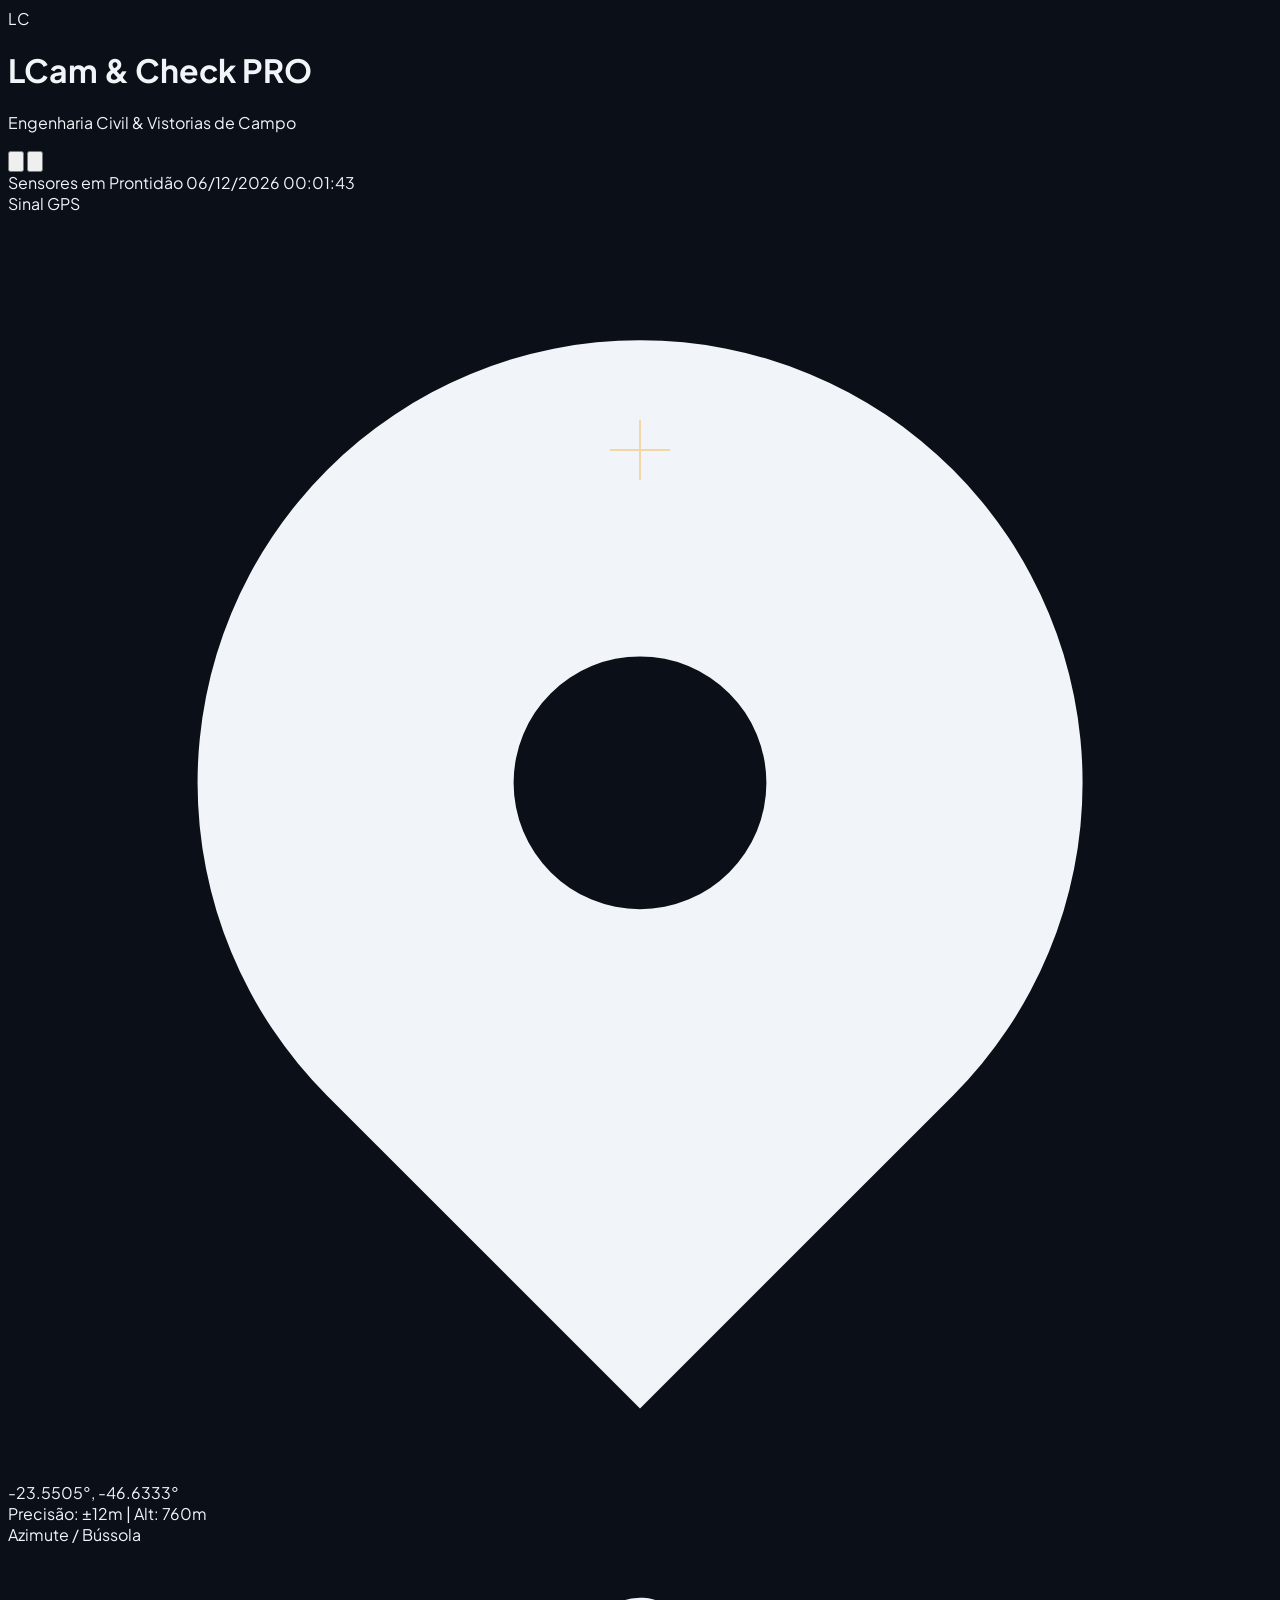
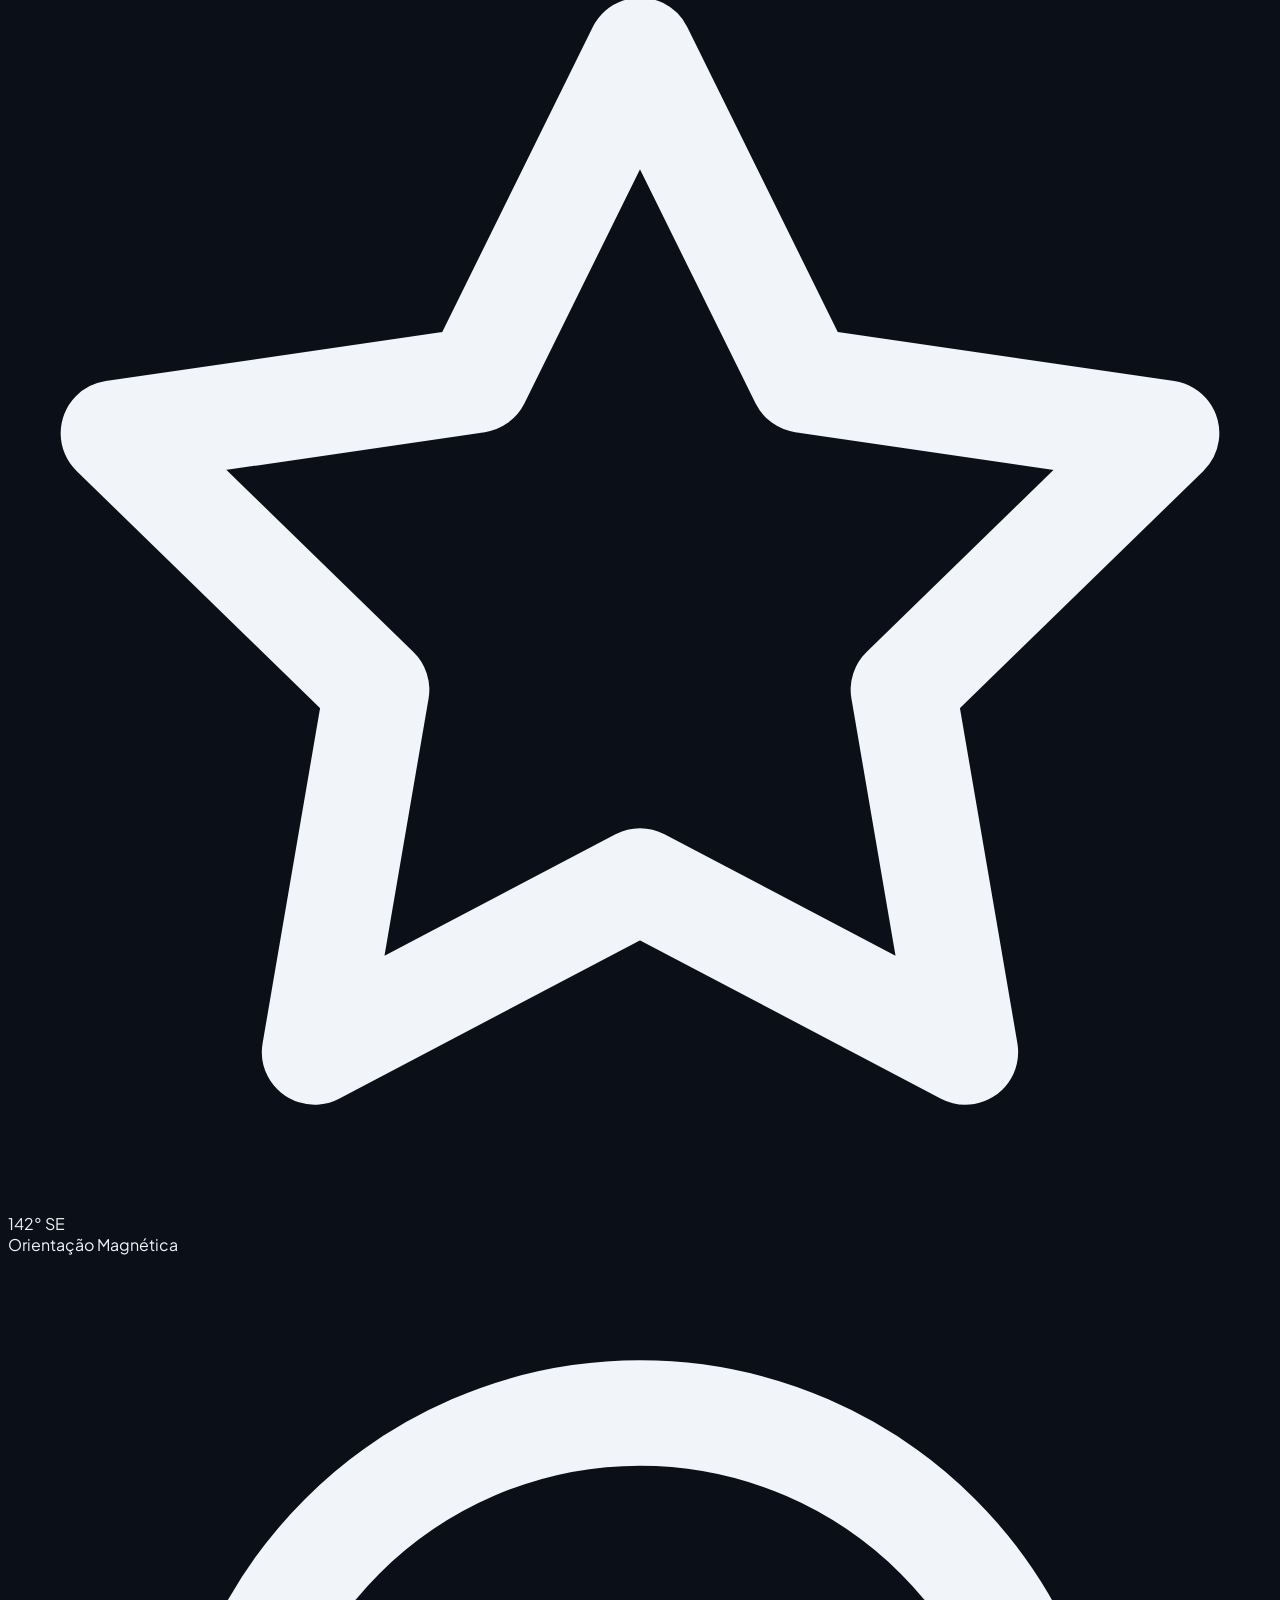
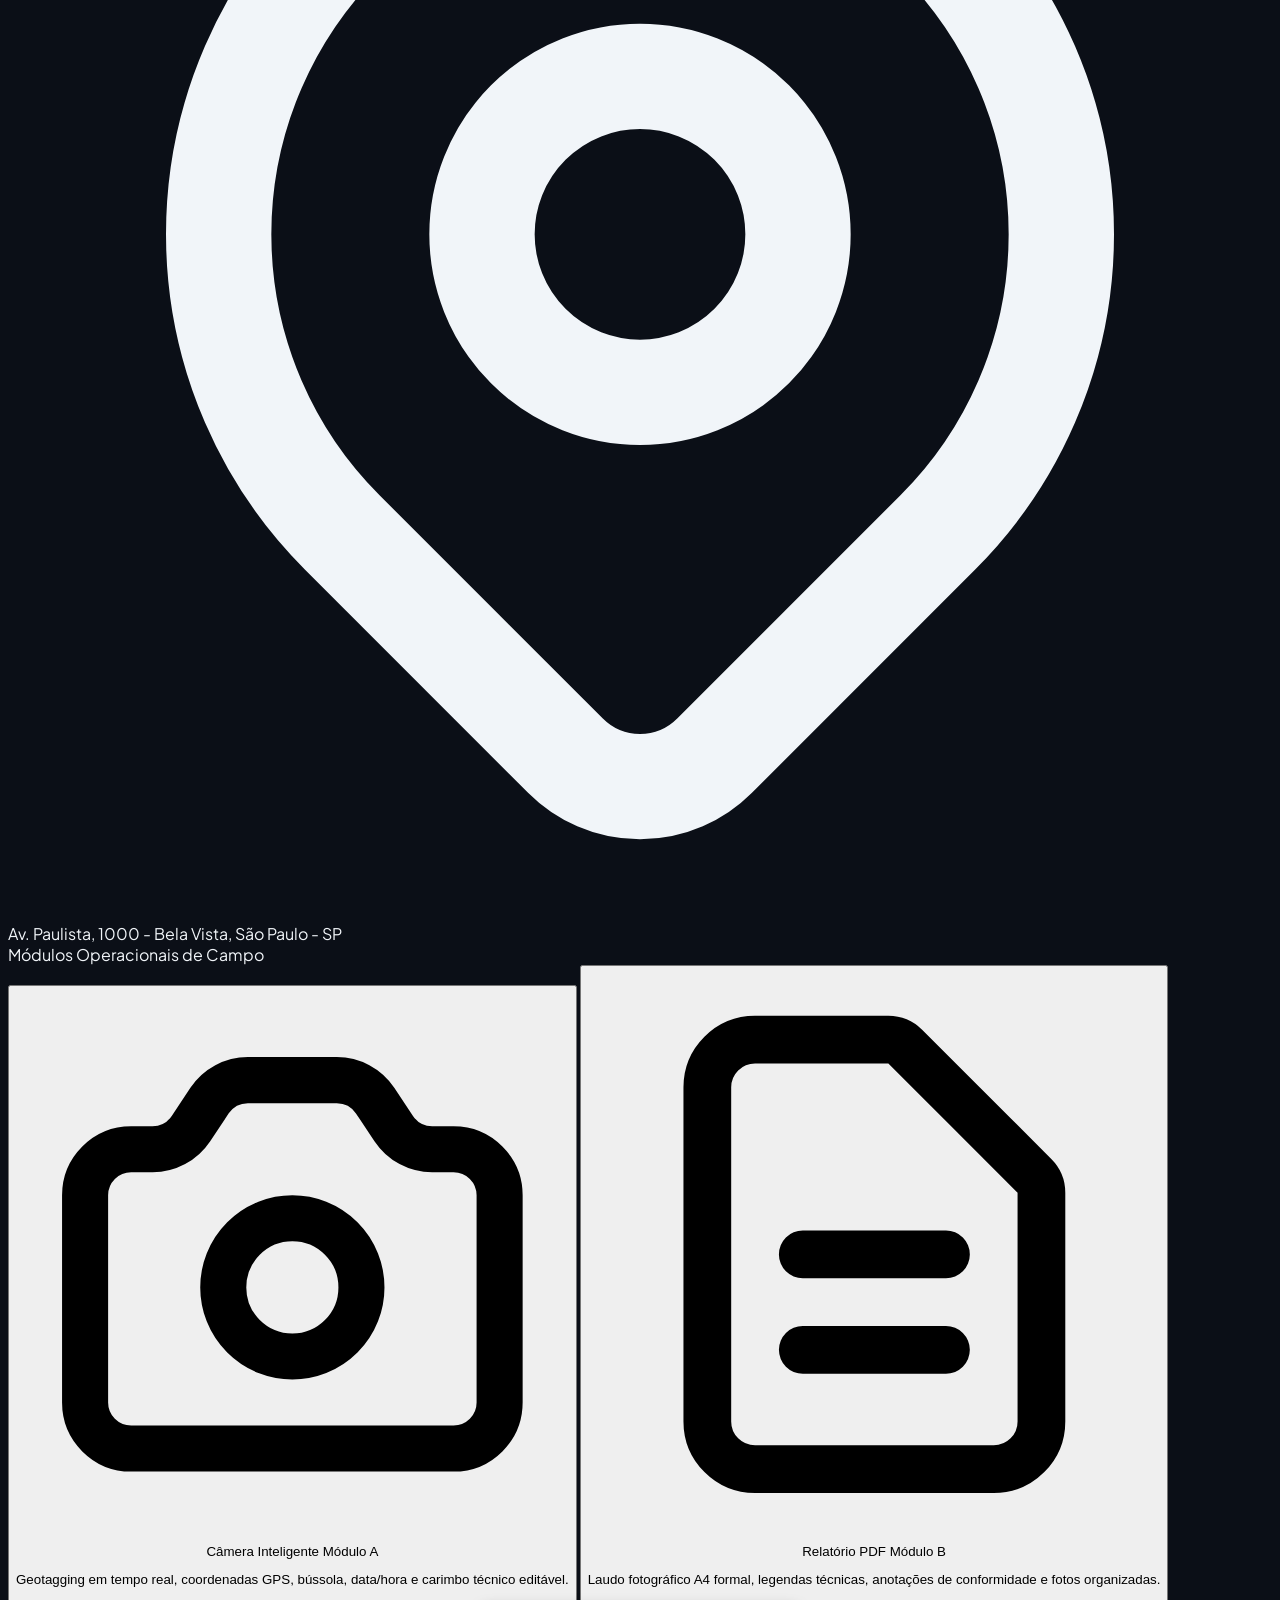
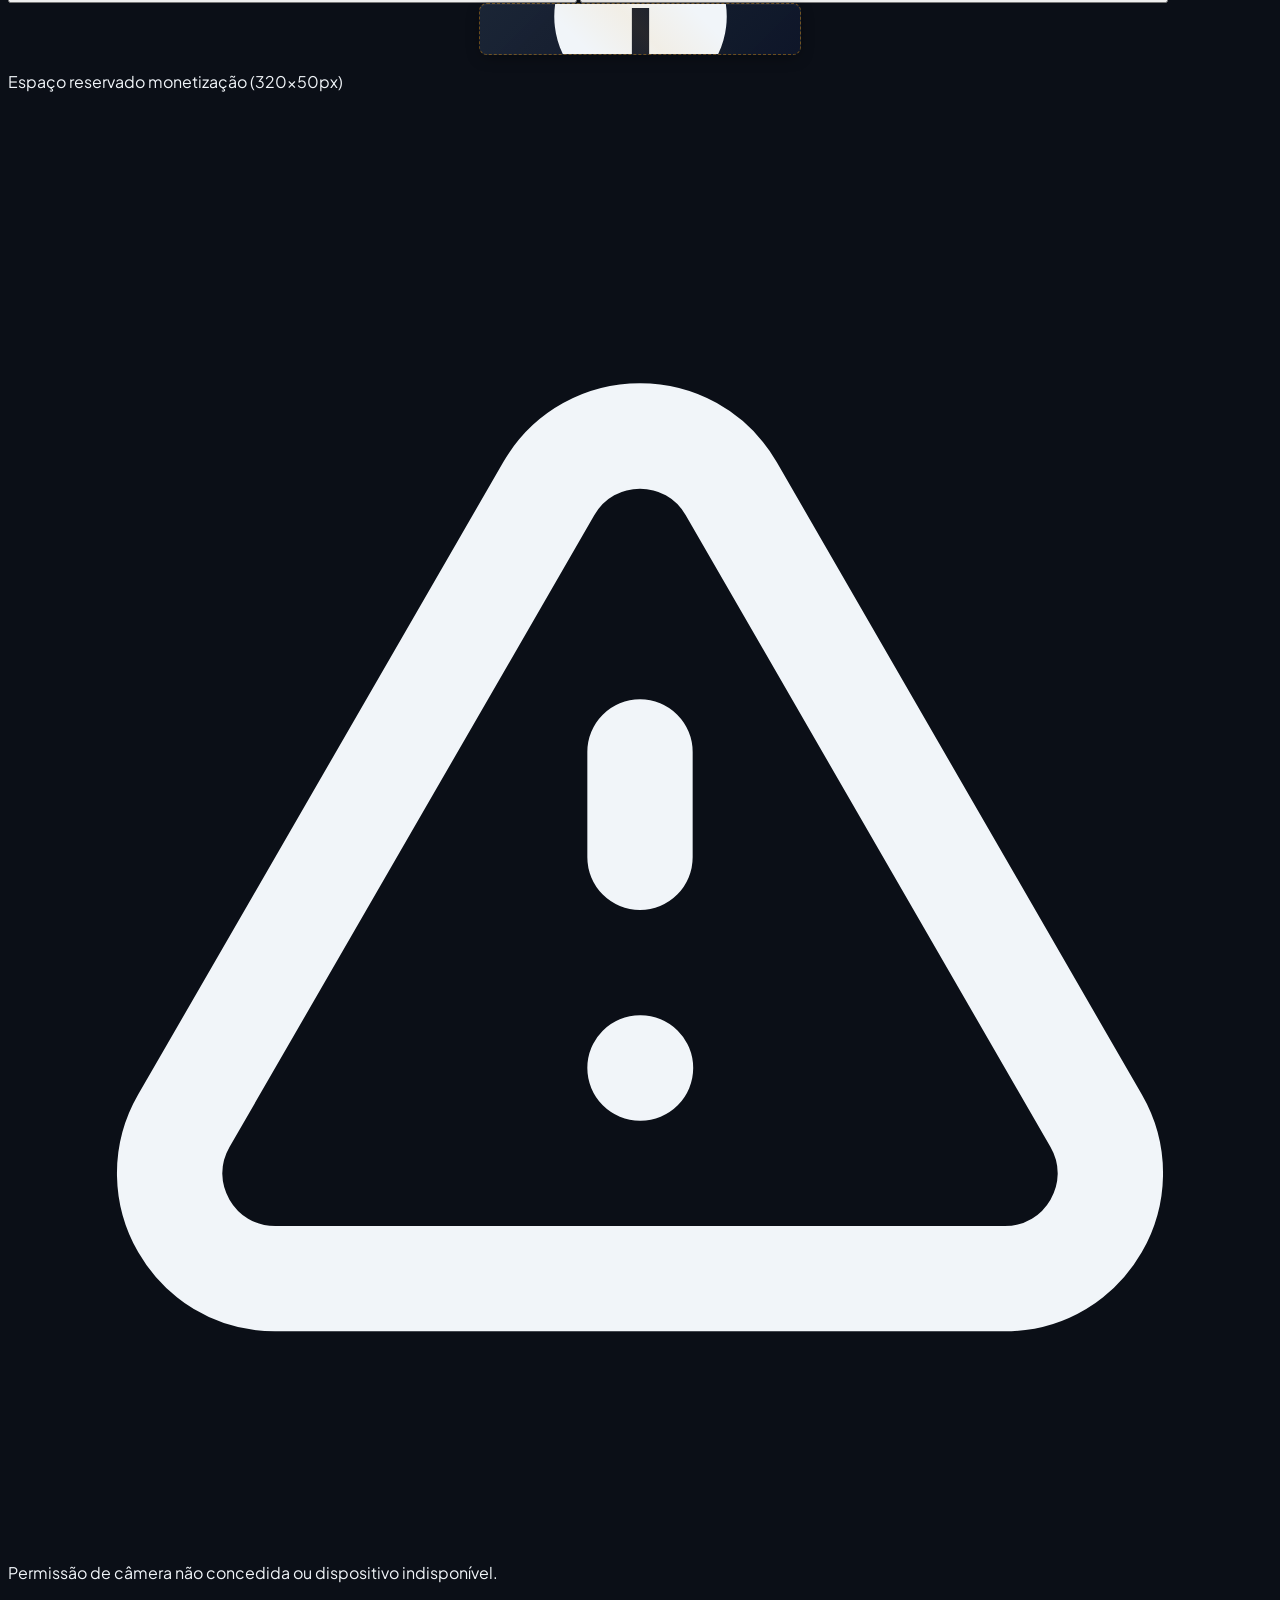
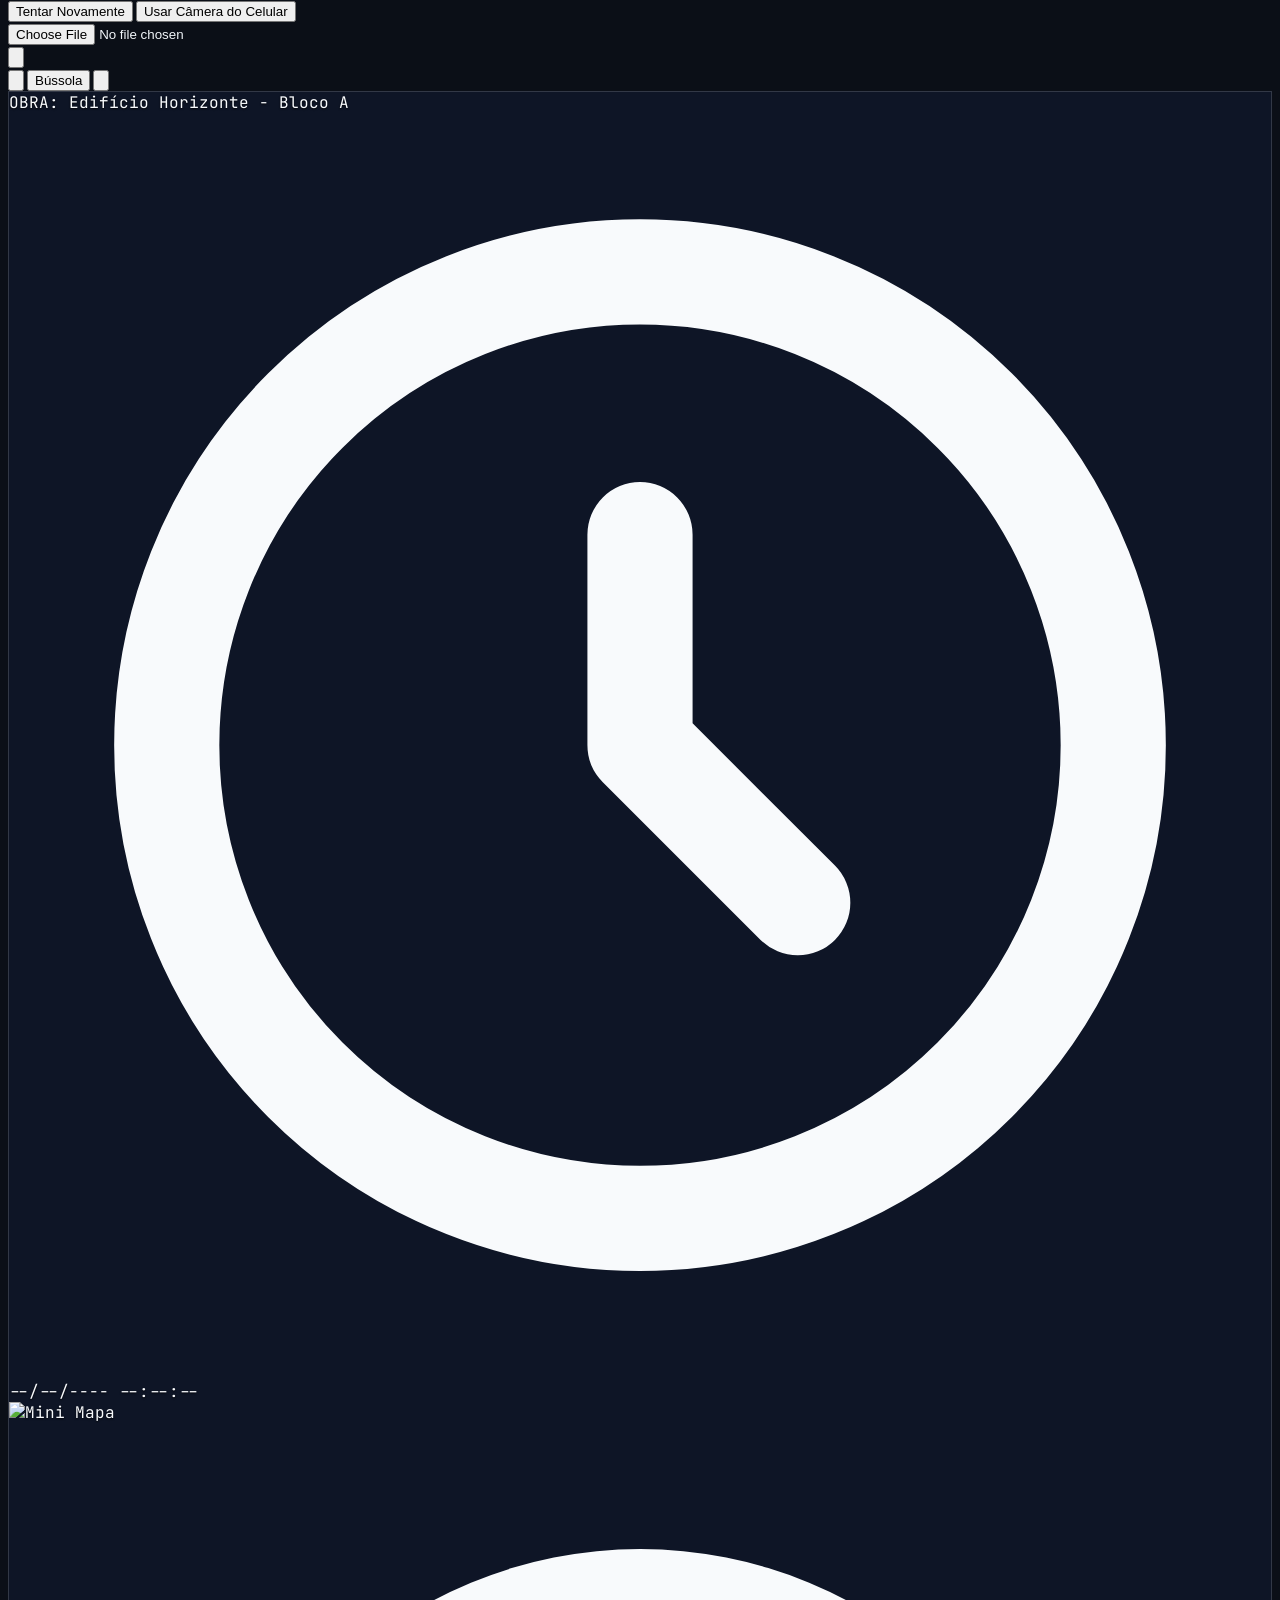
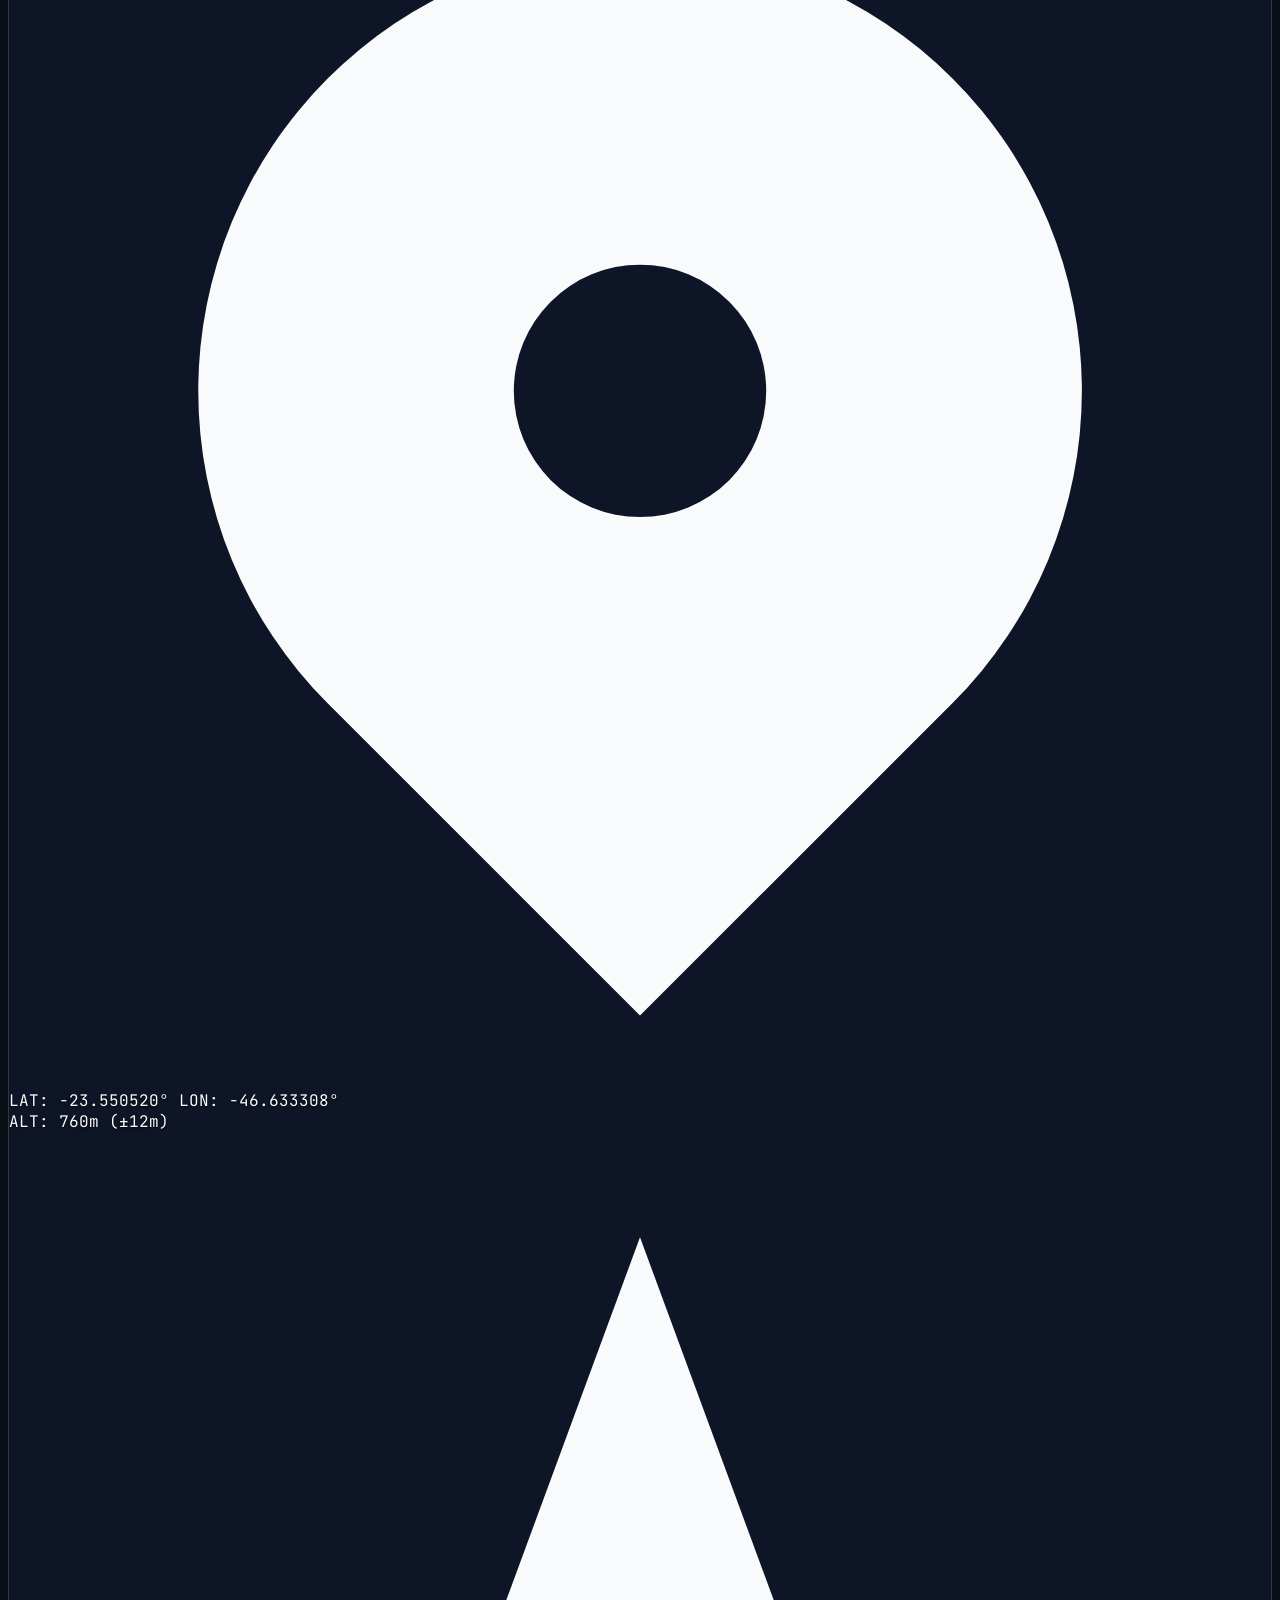
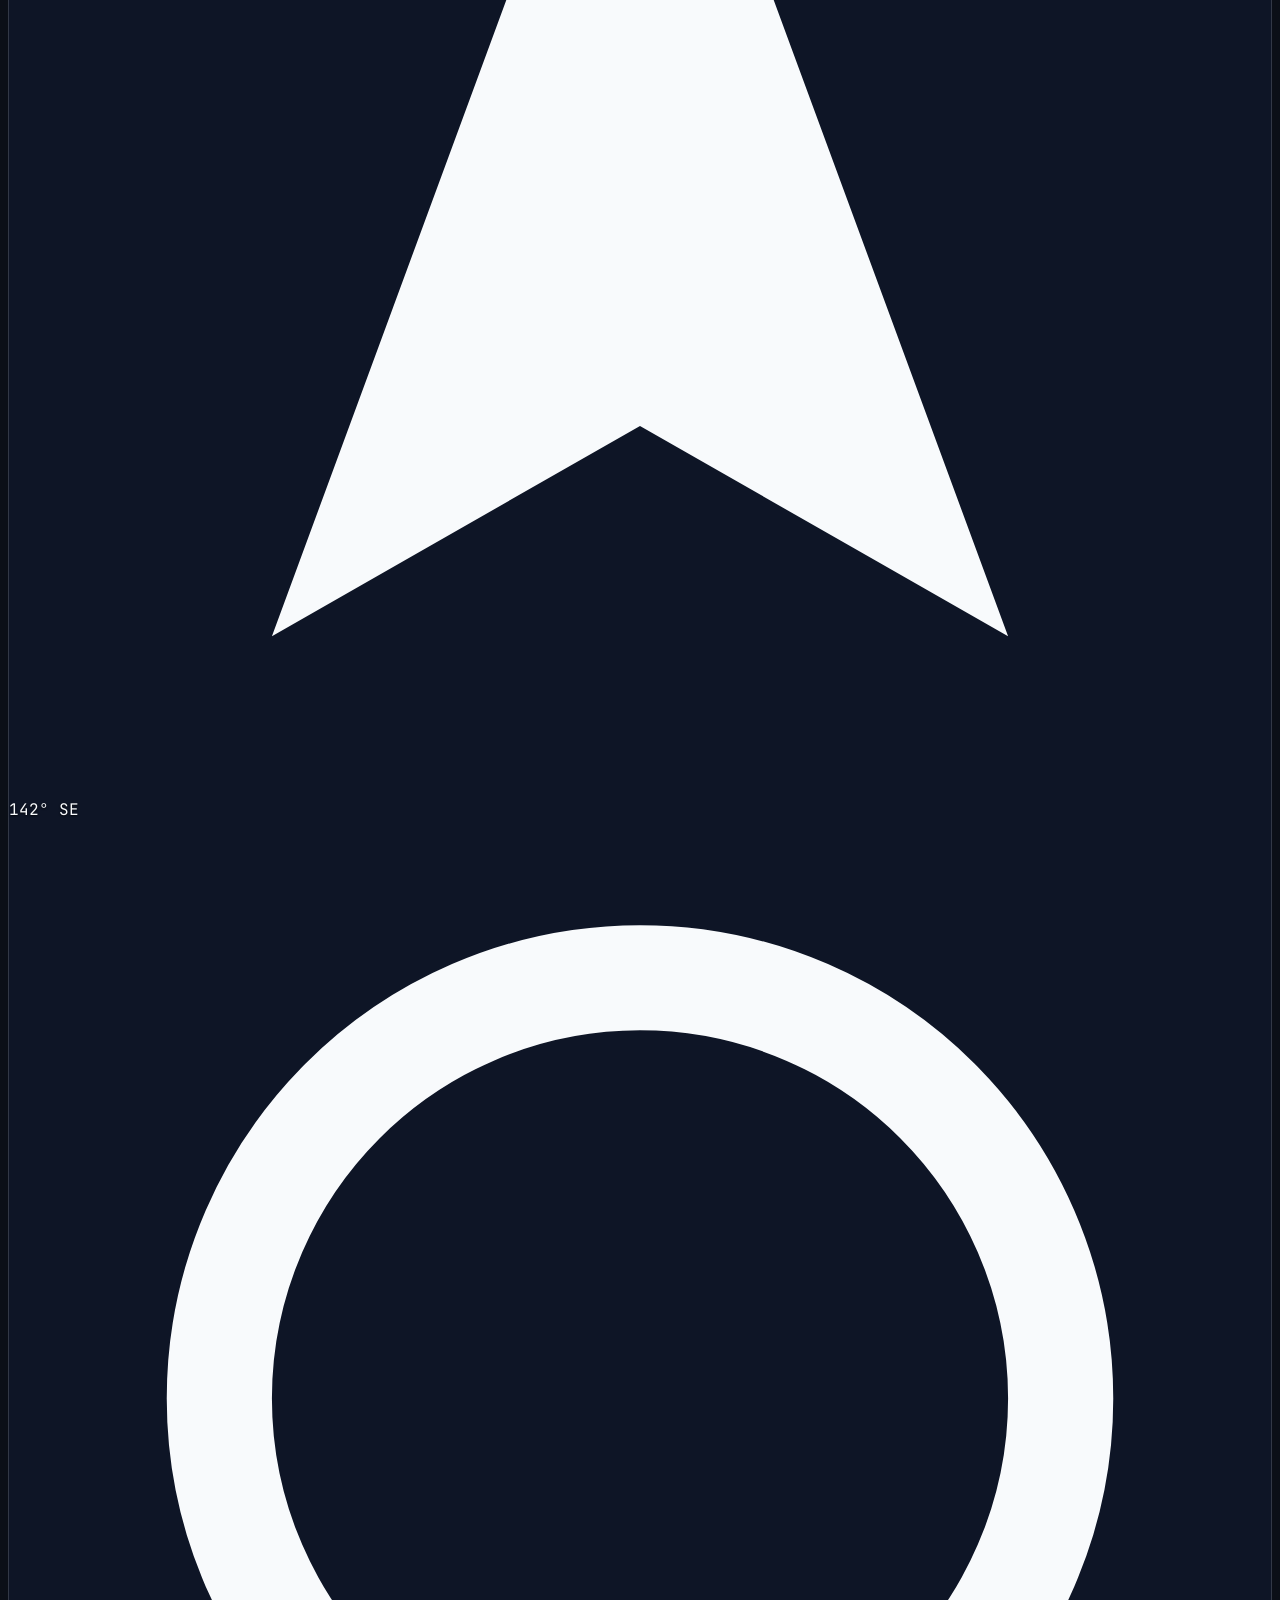
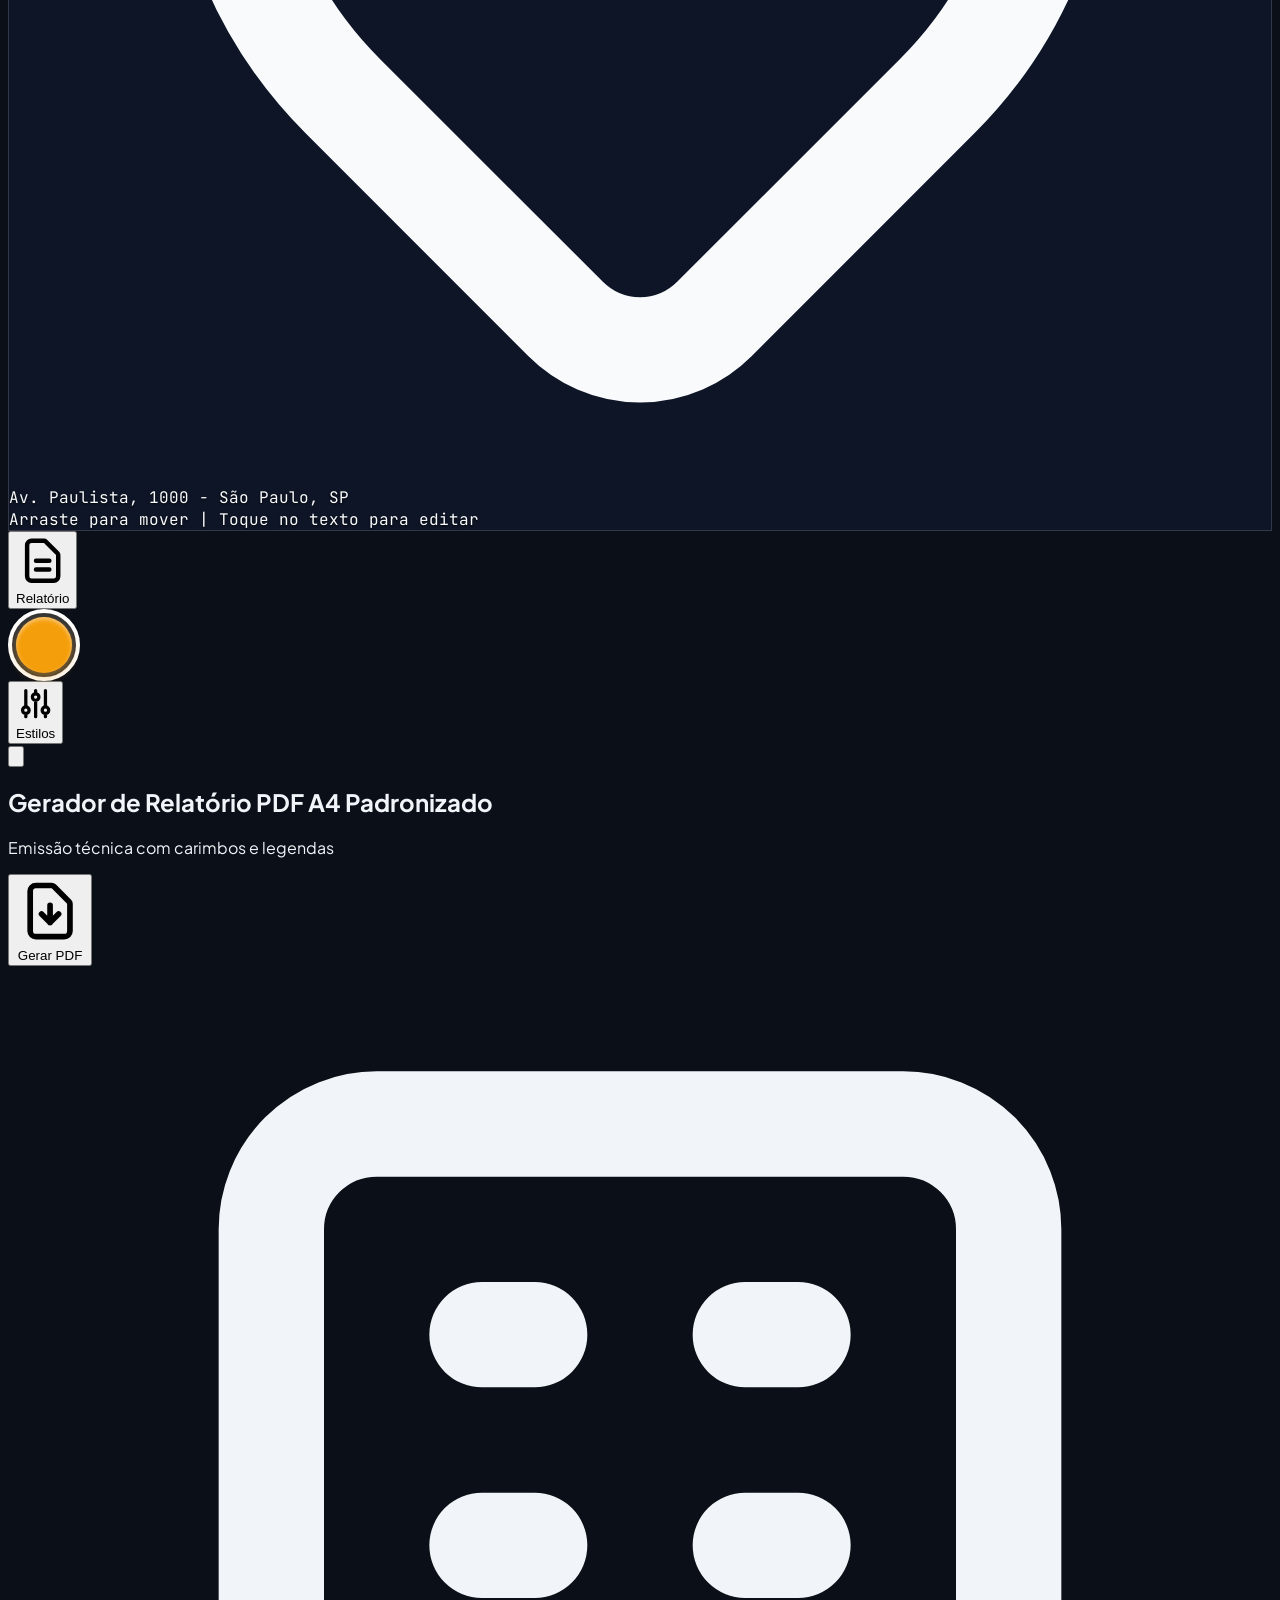
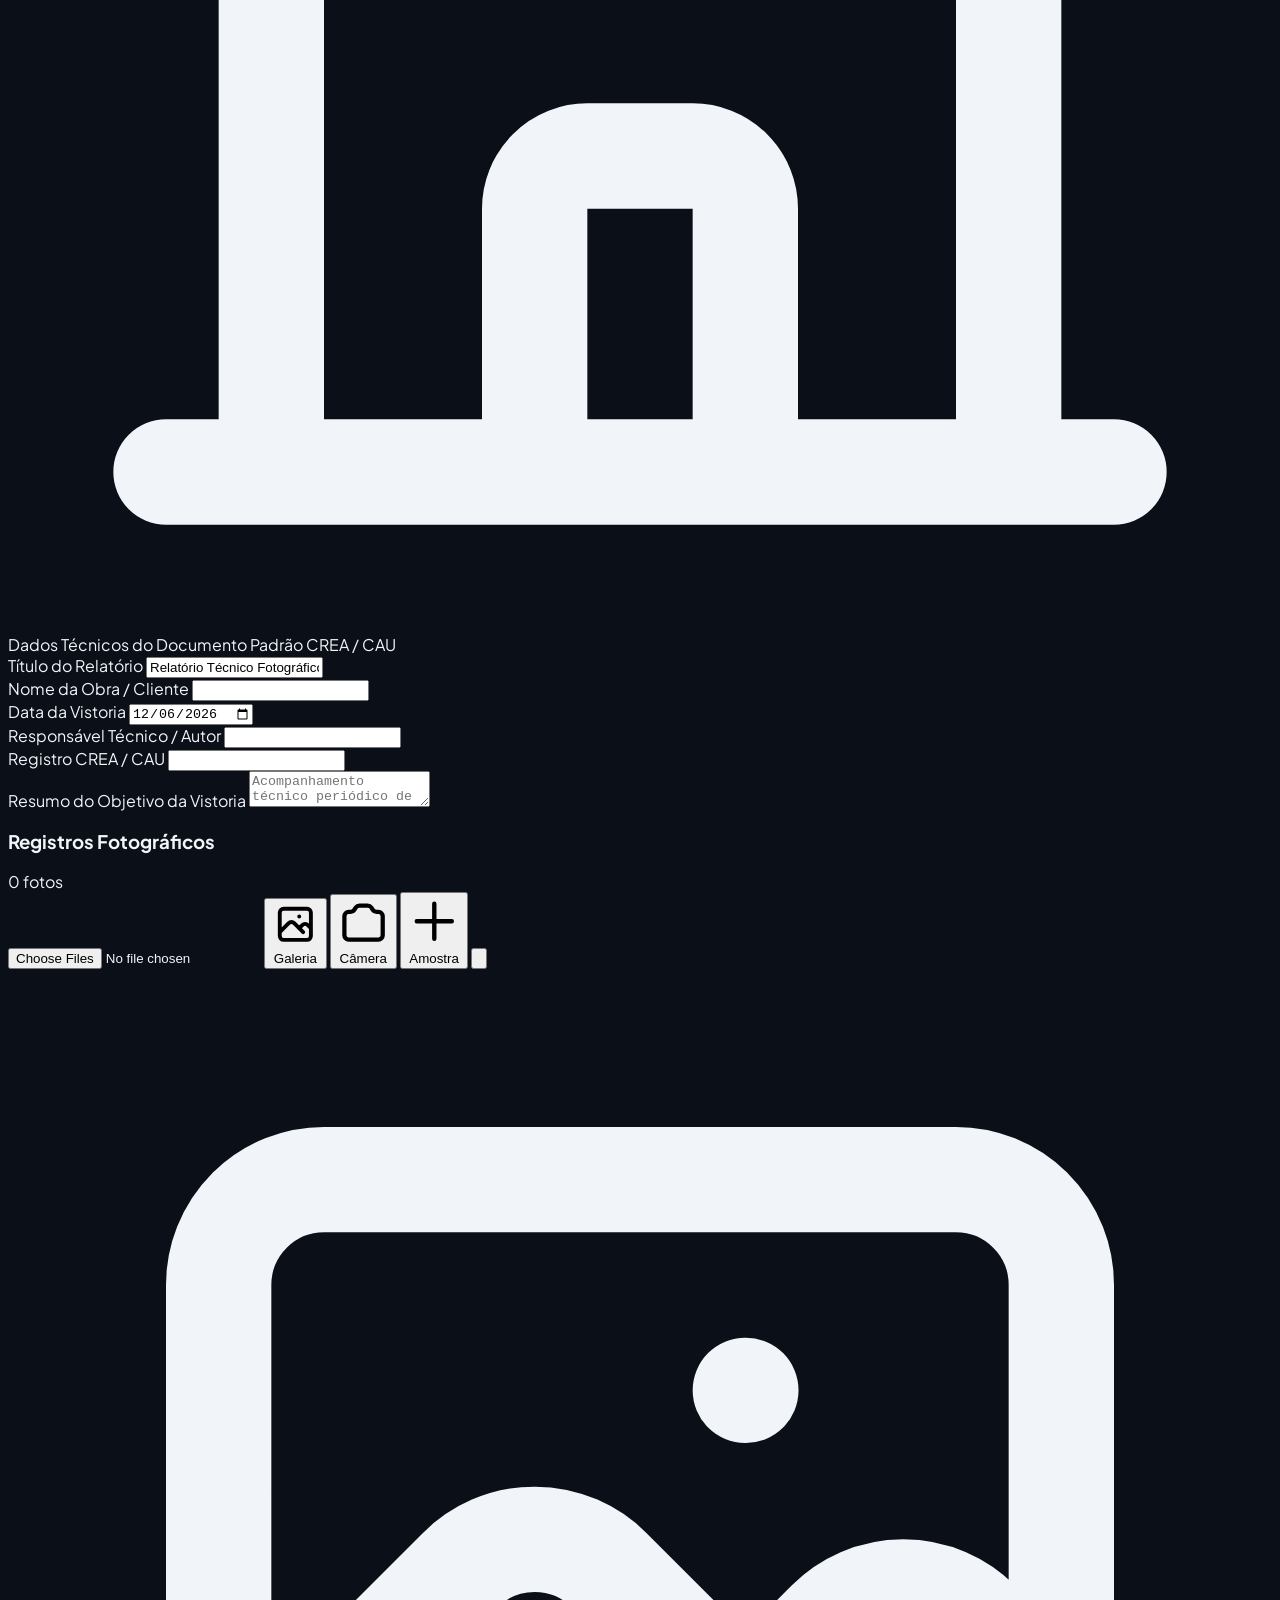
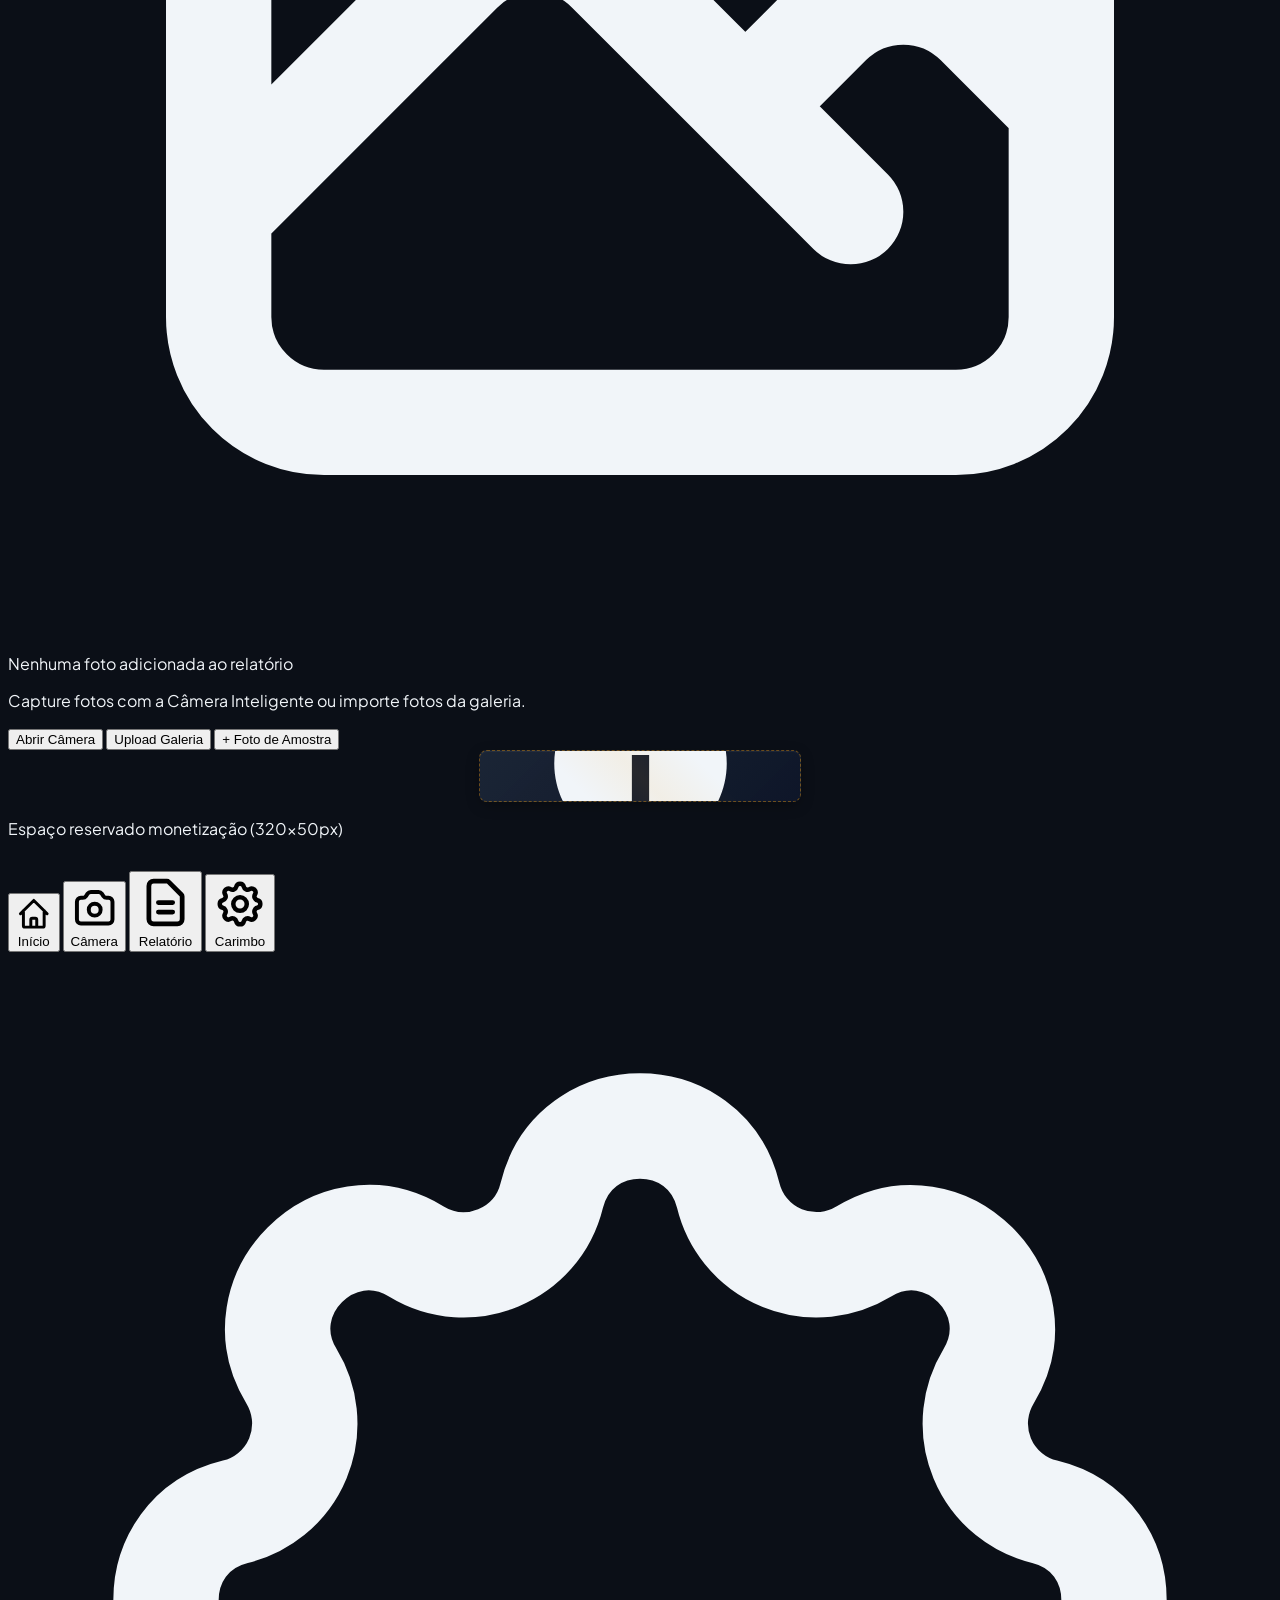
==== android-app/app/src/main/assets/www/index.html @ 478587a1 "0" ====
<!DOCTYPE html>
<html lang="pt-BR" class="h-full bg-slate-950 text-slate-100">
<head>
  <meta charset="UTF-8">
  <meta name="viewport" content="width=device-width, initial-scale=1.0, maximum-scale=1.0, user-scalable=no, viewport-fit=cover">
  <meta name="theme-color" content="#0f172a">
  <meta name="apple-mobile-web-app-capable" content="yes">
  <meta name="apple-mobile-web-app-status-bar-style" content="black-translucent">
  <meta name="description" content="Aplicativo de Vistoria Técnica e Acompanhamento de Obras com Câmera Georreferenciada e Relatório Fotográfico PDF.">
  <title>LCam & Check - Vistoria & Engenharia Civil</title>

  <!-- PWA Manifest -->
  <link rel="manifest" href="./manifest.json">

  <!-- Tailwind CSS CDN com Configuração de Cores Customizadas -->
  <script src="https://cdn.tailwindcss.com"></script>
  <script>
    tailwind.config = {
      darkMode: 'class',
      theme: {
        extend: {
          colors: {
            brand: {
              amber: '#f59e0b',
              amberDark: '#d97706',
              amberLight: '#fbbf24',
              blue: '#2563eb',
              navy: '#0f172a',
              dark: '#090d16'
            }
          }
        }
      }
    };
  </script>

  <!-- Bibliotecas Externas para Captura e PDF -->
  <script src="https://cdnjs.cloudflare.com/ajax/libs/html2canvas/1.4.1/html2canvas.min.js"></script>
  <script src="https://cdnjs.cloudflare.com/ajax/libs/jspdf/2.5.1/jspdf.umd.min.js"></script>
  <script src="https://cdn.jsdelivr.net/npm/exifr/dist/lite.umd.js"></script>

  <!-- Estilos Customizados -->
  <link rel="stylesheet" href="./css/styles.css">
</head>
<body class="flex flex-col min-h-screen min-h-[100dvh] bg-[#0b0f17] text-slate-100 antialiased overflow-x-hidden">

  <!-- ========================================== -->
  <!-- 1. TELA INICIAL (HOME)                     -->
  <!-- ========================================== -->
  <div id="screen-home" class="flex-1 flex flex-col justify-between max-w-lg mx-auto w-full px-4 pt-4 pb-24 safe-padding-bottom">
    
    <!-- Topo / Branding -->
    <div>
      <header class="flex items-center justify-between pb-4 border-b border-slate-800/80 mb-5">
        <div class="flex items-center space-x-3">
          <div class="w-11 h-11 rounded-xl bg-gradient-to-tr from-amber-600 to-amber-400 flex items-center justify-center shadow-lg shadow-amber-500/20 text-slate-950 font-black text-xl">
            LC
          </div>
          <div>
            <h1 class="text-lg font-bold tracking-tight text-white flex items-center gap-1.5">
              LCam &amp; Check
              <span class="text-[10px] font-semibold tracking-wider uppercase px-1.5 py-0.5 rounded bg-amber-500/20 text-amber-400 border border-amber-500/30">PRO</span>
            </h1>
            <p class="text-xs text-slate-400">Engenharia Civil &amp; Vistorias de Campo</p>
          </div>
        </div>

        <div class="flex items-center space-x-1.5">
          <!-- Botão Simulação Sensores (ideal para testes no PC) -->
          <button id="btn-open-simulation" title="Calibrar / Simular Sensores" class="p-2 rounded-lg bg-slate-800/80 hover:bg-slate-700 text-slate-300 transition-colors border border-slate-700">
            <svg class="w-4 h-4 text-amber-400" fill="none" stroke="currentColor" viewBox="0 0 24 24"><path stroke-linecap="round" stroke-linejoin="round" stroke-width="2" d="M12 6V4m0 2a2 2 0 100 4m0-4a2 2 0 110 4m-6 8a2 2 0 100-4m0 4a2 2 0 110-4m0 4v2m0-6V4m6 6v10m6-2a2 2 0 100-4m0 4a2 2 0 110-4m0 4v2m0-6V4"/></svg>
          </button>
          <!-- Botão PWA Instalar -->
          <button id="btn-pwa-install" title="Instalar no Celular" class="hidden p-2 rounded-lg bg-amber-500 hover:bg-amber-400 text-slate-950 font-semibold transition-colors">
            <svg class="w-4 h-4" fill="none" stroke="currentColor" viewBox="0 0 24 24"><path stroke-linecap="round" stroke-linejoin="round" stroke-width="2" d="M4 16v1a3 3 0 003 3h10a3 3 0 003-3v-1m-4-4l-4 4m0 0l-4-4m4 4V4"/></svg>
          </button>
        </div>
      </header>

      <!-- Painel de Status dos Sensores e Vistoria Atual -->
      <section class="bg-slate-900/70 border border-slate-800 rounded-2xl p-4 mb-6 shadow-xl backdrop-blur-sm">
        <div class="flex items-center justify-between mb-3 pb-2 border-b border-slate-800/60">
          <span class="text-xs font-semibold text-slate-300 uppercase tracking-wider flex items-center gap-1.5">
            <span class="w-2 h-2 rounded-full bg-emerald-500 animate-pulse"></span>
            Sensores em Prontidão
          </span>
          <span class="text-[11px] text-slate-400 font-mono" id="home-clock-indicator">--/--/---- --:--</span>
        </div>

        <div class="grid grid-cols-2 gap-2.5 text-xs">
          <!-- Card GPS -->
          <div class="bg-slate-950/60 p-2.5 rounded-xl border border-slate-800/70">
            <div class="text-[10px] text-slate-400 font-medium flex items-center justify-between mb-1">
              <span>Sinal GPS</span>
              <svg class="w-3.5 h-3.5 text-emerald-400" fill="currentColor" viewBox="0 0 20 20"><path fill-rule="evenodd" d="M5.05 4.05a7 7 0 119.9 9.9L10 18.9l-4.95-4.95a7 7 0 010-9.9zM10 11a2 2 0 100-4 2 2 0 000 4z" clip-rule="evenodd"/></svg>
            </div>
            <div class="font-mono text-slate-200 font-bold truncate" id="home-gps-coords">-23.5505°, -46.6333°</div>
            <div class="text-[10px] text-slate-400">Precisão: ±12m | Alt: 760m</div>
          </div>

          <!-- Card Bússola -->
          <div class="bg-slate-950/60 p-2.5 rounded-xl border border-slate-800/70">
            <div class="text-[10px] text-slate-400 font-medium flex items-center justify-between mb-1">
              <span>Azimute / Bússola</span>
              <svg class="w-3.5 h-3.5 text-amber-400" fill="none" stroke="currentColor" viewBox="0 0 24 24"><path stroke-linecap="round" stroke-linejoin="round" stroke-width="2" d="M12 2l3.09 6.26L22 9.27l-5 4.87 1.18 6.88L12 17.77l-6.18 3.25L7 14.14 2 9.27l6.91-1.01L12 2z"/></svg>
            </div>
            <div class="font-mono text-amber-400 font-bold" id="home-compass-heading">142° SE</div>
            <div class="text-[10px] text-slate-400">Orientação Magnética</div>
          </div>
        </div>

        <!-- Endereço Atual -->
        <div class="mt-2.5 pt-2 border-t border-slate-800/60 flex items-start space-x-2 text-[11px] text-slate-300">
          <svg class="w-3.5 h-3.5 text-amber-400 mt-0.5 flex-shrink-0" fill="none" stroke="currentColor" viewBox="0 0 24 24"><path stroke-linecap="round" stroke-linejoin="round" stroke-width="2" d="M17.657 16.657L13.414 20.9a1.998 1.998 0 01-2.827 0l-4.244-4.243a8 8 0 1111.314 0z"/><path stroke-linecap="round" stroke-linejoin="round" stroke-width="2" d="M15 11a3 3 0 11-6 0 3 3 0 016 0z"/></svg>
          <span class="truncate" id="home-address-preview">Av. Paulista, 1000 - Bela Vista, São Paulo - SP</span>
        </div>
      </section>

      <!-- SEÇÃO PRINCIPAL: DOIS BOTÕES GRANDES CENTRAIS -->
      <section class="space-y-4 mb-6">
        <div class="text-xs font-semibold text-slate-400 uppercase tracking-wider pl-1">
          Módulos Operacionais de Campo
        </div>

        <!-- Opção A: Câmera Inteligente -->
        <button data-nav-target="camera" class="w-full text-left p-5 rounded-2xl bg-gradient-to-r from-slate-900 to-slate-800 border-2 border-amber-500/40 hover:border-amber-400 shadow-xl transition-all duration-200 group active:scale-[0.98] relative overflow-hidden">
          <div class="absolute right-0 top-0 bottom-0 w-32 bg-gradient-to-l from-amber-500/10 to-transparent pointer-events-none"></div>
          <div class="flex items-center space-x-4">
            <div class="w-14 h-14 rounded-2xl bg-amber-500 text-slate-950 flex items-center justify-center font-bold shadow-lg shadow-amber-500/30 group-hover:scale-105 transition-transform flex-shrink-0">
              <svg class="w-7 h-7" fill="none" stroke="currentColor" viewBox="0 0 24 24"><path stroke-linecap="round" stroke-linejoin="round" stroke-width="2" d="M3 9a2 2 0 012-2h.93a2 2 0 001.664-.89l.812-1.22A2 2 0 0110.07 4h3.86a2 2 0 011.664.89l.812 1.22A2 2 0 0018.07 7H19a2 2 0 012 2v9a2 2 0 01-2 2H5a2 2 0 01-2-2V9z"/><path stroke-linecap="round" stroke-linejoin="round" stroke-width="2" d="M15 13a3 3 0 11-6 0 3 3 0 016 0z"/></svg>
            </div>
            <div class="flex-1">
              <div class="flex items-center justify-between">
                <span class="text-base font-bold text-white group-hover:text-amber-400 transition-colors">Câmera Inteligente</span>
                <span class="text-[11px] font-semibold px-2 py-0.5 rounded-full bg-amber-500/20 text-amber-300 border border-amber-500/40">Módulo A</span>
              </div>
              <p class="text-xs text-slate-300 mt-1 leading-snug">
                Geotagging em tempo real, coordenadas GPS, bússola, data/hora e carimbo técnico editável.
              </p>
            </div>
          </div>
        </button>

        <!-- Opção B: Relatório PDF Independente -->
        <button data-nav-target="report" class="w-full text-left p-5 rounded-2xl bg-gradient-to-r from-slate-900 to-slate-800 border-2 border-blue-500/30 hover:border-blue-400 shadow-xl transition-all duration-200 group active:scale-[0.98] relative overflow-hidden">
          <div class="absolute right-0 top-0 bottom-0 w-32 bg-gradient-to-l from-blue-500/10 to-transparent pointer-events-none"></div>
          <div class="flex items-center space-x-4">
            <div class="w-14 h-14 rounded-2xl bg-blue-600 text-white flex items-center justify-center font-bold shadow-lg shadow-blue-500/30 group-hover:scale-105 transition-transform flex-shrink-0">
              <svg class="w-7 h-7" fill="none" stroke="currentColor" viewBox="0 0 24 24"><path stroke-linecap="round" stroke-linejoin="round" stroke-width="2" d="M9 12h6m-6 4h6m2 5H7a2 2 0 01-2-2V5a2 2 0 012-2h5.586a1 1 0 01.707.293l5.414 5.414a1 1 0 01.293.707V19a2 2 0 01-2 2z"/></svg>
            </div>
            <div class="flex-1">
              <div class="flex items-center justify-between">
                <span class="text-base font-bold text-white group-hover:text-blue-400 transition-colors">Relatório PDF</span>
                <span class="text-[11px] font-semibold px-2 py-0.5 rounded-full bg-blue-500/20 text-blue-300 border border-blue-500/40">Módulo B</span>
              </div>
              <p class="text-xs text-slate-300 mt-1 leading-snug">
                Laudo fotográfico A4 formal, legendas técnicas, anotações de conformidade e fotos organizadas.
              </p>
            </div>
          </div>
        </button>
      </section>
    </div>

    <!-- BANNER PLACEHOLDER DE 320x50 PIXELS (GOOGLE ADMOB) -->
    <div class="pt-4 flex flex-col items-center justify-center">
      <div class="admob-banner-placeholder flex items-center justify-center">
        <div class="flex items-center space-x-2 text-slate-400 text-xs font-semibold tracking-wide">
          <svg class="w-4 h-4 text-amber-500/80" fill="currentColor" viewBox="0 0 24 24"><path d="M12 2C6.48 2 2 6.48 2 12s4.48 10 10 10 10-4.48 10-10S17.52 2 12 2zm1 15h-2v-6h2v6zm0-8h-2V7h2v2z"/></svg>
          <span>Ad Space - Google AdMob</span>
        </div>
      </div>
      <p class="text-[10px] text-slate-500 mt-1.5 font-mono">Espaço reservado monetização (320x50px)</p>
    </div>

  </div>


  <!-- ========================================== -->
  <!-- 2. TELA DA CÂMERA INTELIGENTE (MÓDULO A)   -->
  <!-- ========================================== -->
  <div id="screen-camera" class="hidden fixed inset-0 z-40 bg-black flex flex-col select-none overflow-hidden h-[100dvh]">
    
    <!-- Flash Overlay ao disparar -->
    <div id="camera-flash" class="camera-flash-overlay"></div>

    <!-- Container do Vídeo e Overlay HUD -->
    <div id="camera-container" class="relative flex-1 w-full h-full bg-black overflow-hidden flex items-center justify-center">
      
      <!-- Vídeo da Câmera em Tela Cheia -->
      <video id="camera-video" autoplay playsinline muted class="w-full h-full object-cover"></video>

      <!-- Retículo de Mira Central e Horizonte de Nível -->
      <div class="camera-crosshair"></div>

      <!-- Banner de Permissão / Erro se a câmera física for bloqueada -->
      <div id="camera-permission-error" class="hidden absolute top-16 left-4 right-4 z-50 bg-slate-900/95 border border-rose-500/60 p-4 rounded-xl shadow-2xl text-center backdrop-blur-md">
        <div class="w-10 h-10 mx-auto mb-2 rounded-full bg-rose-500/20 text-rose-400 flex items-center justify-center">
          <svg class="w-6 h-6" fill="none" stroke="currentColor" viewBox="0 0 24 24"><path stroke-linecap="round" stroke-linejoin="round" stroke-width="2" d="M12 9v2m0 4h.01m-6.938 4h13.856c1.54 0 2.502-1.667 1.732-3L13.732 4c-.77-1.333-2.694-1.333-3.464 0L3.34 16c-.77 1.333.192 3 1.732 3z"/></svg>
        </div>
        <p id="camera-error-message" class="text-xs text-rose-200 mb-3 font-medium">Permissão de câmera não concedida ou dispositivo indisponível.</p>
        <div class="flex items-center justify-center gap-2">
          <button onclick="window.cameraModule.startCamera()" class="px-3 py-1.5 bg-amber-500 hover:bg-amber-400 text-slate-950 font-bold rounded-lg text-xs">
            Tentar Novamente
          </button>
          <button onclick="document.getElementById('camera-fallback-input').click()" class="px-3 py-1.5 bg-blue-500 hover:bg-blue-400 text-white rounded-lg text-xs font-bold">
            Usar Câmera do Celular
          </button>
        </div>
      </div>
      <input type="file" id="camera-fallback-input" accept="image/*" capture="environment" class="hidden" onchange="window.cameraModule.handleFallbackCapture(event)">

      <!-- Barra de Controle Superior (Transparente HUD) -->
      <div class="absolute top-0 left-0 right-0 z-30 p-3 pt-4 flex items-center justify-between bg-gradient-to-b from-black/80 via-black/40 to-transparent">
        <button id="btn-camera-back" class="p-2.5 rounded-full bg-slate-900/70 text-white backdrop-blur-md hover:bg-slate-800 active:scale-95 transition-all">
          <svg class="w-5 h-5" fill="none" stroke="currentColor" viewBox="0 0 24 24"><path stroke-linecap="round" stroke-linejoin="round" stroke-width="2" d="M10 19l-7-7m0 0l7-7m-7 7h18"/></svg>
        </button>

        <div class="flex items-center space-x-2">
          <!-- Botão Lanterna (Torch) -->
          <button id="btn-torch-toggle" style="display:none;" title="Lanterna" class="p-2.5 rounded-full bg-slate-900/70 text-white backdrop-blur-md hover:bg-slate-800 active:scale-95">
            <svg id="torch-icon" class="w-5 h-5" fill="none" stroke="currentColor" viewBox="0 0 24 24"><path stroke-linecap="round" stroke-linejoin="round" stroke-width="2" d="M13 10V3L4 14h7v7l9-11h-7z"/></svg>
          </button>

          <!-- Botão Inverter Câmera (Frontal / Traseira) -->
          <button id="btn-camera-flip" title="Trocar Câmera" class="p-2.5 rounded-full bg-slate-900/70 text-white backdrop-blur-md hover:bg-slate-800 active:scale-95">
            <svg class="w-5 h-5" fill="none" stroke="currentColor" viewBox="0 0 24 24"><path stroke-linecap="round" stroke-linejoin="round" stroke-width="2" d="M4 4v5h.582m15.356 2A8.001 8.001 0 004.582 9m0 0H9m11 11v-5h-.581m0 0a8.003 8.003 0 01-15.357-2m15.357 2H15"/></svg>
          </button>

          <!-- Botão Permissão Bússola (se necessário no iOS) -->
          <button id="btn-compass-permission" title="Calibrar Bússola" class="hidden p-2.5 rounded-full bg-amber-500/80 text-slate-950 font-bold text-xs backdrop-blur-md">
            Bússola
          </button>

          <!-- Botão Engrenagem (Configurações da Sobreposição) -->
          <button title="Configurações da Sobreposição" class="btn-open-overlay-settings p-2.5 rounded-full bg-slate-900/70 text-amber-400 backdrop-blur-md hover:bg-slate-800 active:scale-95">
            <svg class="w-5 h-5" fill="none" stroke="currentColor" viewBox="0 0 24 24"><path stroke-linecap="round" stroke-linejoin="round" stroke-width="2" d="M10.325 4.317c.426-1.756 2.924-1.756 3.35 0a1.724 1.724 0 002.573 1.066c1.543-.94 3.31.826 2.37 2.37a1.724 1.724 0 001.065 2.572c1.756.426 1.756 2.924 0 3.35a1.724 1.724 0 00-1.066 2.573c.94 1.543-.826 3.31-2.37 2.37a1.724 1.724 0 00-2.572 1.065c-.426 1.756-2.924 1.756-3.35 0a1.724 1.724 0 00-2.573-1.066c-1.543.94-3.31-.826-2.37-2.37a1.724 1.724 0 00-1.065-2.572c-1.756-.426-1.756-2.924 0-3.35a1.724 1.724 0 001.066-2.573c-.94-1.543.826-3.31 2.37-2.37.996.608 2.296.07 2.572-1.065z"/><path stroke-linecap="round" stroke-linejoin="round" stroke-width="2" d="M15 12a3 3 0 11-6 0 3 3 0 016 0z"/></svg>
          </button>
        </div>
      </div>

      <!-- CAMADA DE SOBREPOSIÇÃO ARRASTÁVEL E EDITÁVEL (OVERLAY) -->
      <!-- O usuário pode arrastar pela tela e tocar nos campos para editar manualmente -->
      <div id="camera-overlay" class="overlay-draggable-container absolute bottom-24 left-3 z-30 p-3 rounded-xl shadow-2xl backdrop-blur-md select-none max-w-[92vw] sm:max-w-md font-mono-code text-xs overlay-theme-dark">
        
        <div class="flex items-start justify-between gap-2 border-b border-white/20 pb-1.5 mb-1.5">
          <!-- Obra / Tag Editável -->
          <div class="flex items-center space-x-1.5 truncate">
            <span class="w-2 h-2 rounded-full bg-amber-400"></span>
            <span id="overlay-project-tag" data-editable-field="projectTag" contenteditable="true" title="Toque para editar" class="editable-field font-bold text-amber-400 truncate max-w-[200px]">
              OBRA: Edifício Horizonte - Bloco A
            </span>
          </div>
          <!-- Data e Hora em Tempo Real -->
          <div class="flex items-center space-x-1 text-[11px] opacity-90">
            <svg class="w-3 h-3 text-amber-400" fill="none" stroke="currentColor" viewBox="0 0 24 24"><path stroke-linecap="round" stroke-linejoin="round" stroke-width="2" d="M12 8v4l3 3m6-3a9 9 0 11-18 0 9 9 0 0118 0z"/></svg>
            <span id="overlay-datetime" class="font-mono">--/--/---- --:--:--</span>
          </div>
        </div>

        <div class="flex items-center gap-2">
          <!-- Mini Mapa Estático OSM -->
          <div id="overlay-minimap-container" class="w-16 h-16 rounded border border-white/30 overflow-hidden flex-shrink-0 bg-slate-900 relative">
            <img id="overlay-minimap-img" src="" alt="Mini Mapa" class="w-full h-full object-cover">
            <div class="absolute inset-0 flex items-center justify-center pointer-events-none">
              <span class="w-2.5 h-2.5 rounded-full bg-amber-500 border border-white ring-2 ring-amber-500/50"></span>
            </div>
          </div>

          <!-- Informações de GPS, Bússola e Endereço -->
          <div class="flex-1 min-w-0 space-y-0.5 leading-tight">
            <!-- Coordenadas GPS -->
            <div class="flex items-center space-x-1 text-slate-200">
              <svg class="w-3 h-3 text-emerald-400 flex-shrink-0" fill="currentColor" viewBox="0 0 20 20"><path fill-rule="evenodd" d="M5.05 4.05a7 7 0 119.9 9.9L10 18.9l-4.95-4.95a7 7 0 010-9.9zM10 11a2 2 0 100-4 2 2 0 000 4z" clip-rule="evenodd"/></svg>
              <span id="overlay-coords" class="truncate font-semibold">LAT: -23.550520° LON: -46.633308°</span>
            </div>

            <!-- Altitude e Bússola -->
            <div class="flex items-center space-x-3 text-[11px] text-slate-300">
              <span id="overlay-altitude" class="inline-flex items-center gap-0.5">ALT: 760m (±12m)</span>
              <span class="inline-flex items-center gap-1 font-semibold text-amber-300">
                <svg id="overlay-compass-needle" class="w-3 h-3 compass-dial" fill="currentColor" viewBox="0 0 24 24"><polygon points="12,2 19,21 12,17 5,21"/></svg>
                <span id="overlay-compass">142° SE</span>
              </span>
            </div>

            <!-- Endereço Aproximado Editável -->
            <div class="text-[11px] text-slate-300 flex items-start space-x-1">
              <svg class="w-3 h-3 text-amber-400 mt-0.5 flex-shrink-0" fill="none" stroke="currentColor" viewBox="0 0 24 24"><path stroke-linecap="round" stroke-linejoin="round" stroke-width="2" d="M17.657 16.657L13.414 20.9a1.998 1.998 0 01-2.827 0l-4.244-4.243a8 8 0 1111.314 0z"/></svg>
              <span id="overlay-address" data-editable-field="customAddress" contenteditable="true" title="Toque para editar endereço" class="editable-field truncate max-w-[210px]">
                Av. Paulista, 1000 - São Paulo, SP
              </span>
            </div>
          </div>
        </div>

        <!-- Dica sutil de arraste e edição -->
        <div class="text-[9px] text-slate-400/80 text-right mt-1 italic pointer-events-none">
          Arraste para mover | Toque no texto para editar
        </div>
      </div>

      <!-- Barra Inferior de Disparo da Câmera -->
      <div class="absolute bottom-0 left-0 right-0 z-30 pb-6 pt-3 flex items-center justify-around bg-gradient-to-t from-black/90 via-black/50 to-transparent">
        
        <!-- Atalho para o Relatório -->
        <button data-nav-target="report" class="flex flex-col items-center text-slate-300 hover:text-white transition-colors">
          <div class="w-10 h-10 rounded-full bg-slate-800/80 flex items-center justify-center border border-slate-700">
            <svg class="w-5 h-5 text-amber-400" fill="none" stroke="currentColor" viewBox="0 0 24 24"><path stroke-linecap="round" stroke-linejoin="round" stroke-width="2" d="M9 12h6m-6 4h6m2 5H7a2 2 0 01-2-2V5a2 2 0 012-2h5.586a1 1 0 01.707.293l5.414 5.414a1 1 0 01.293.707V19a2 2 0 01-2 2z"/></svg>
          </div>
          <span class="text-[10px] mt-1 font-medium">Relatório</span>
        </button>

        <!-- Botão Obturador Central -->
        <button id="btn-shutter" class="shutter-btn group focus:outline-none" title="Disparar Foto">
          <div class="shutter-inner"></div>
        </button>

        <!-- Botão Abrir Configurações do Overlay -->
        <button class="btn-open-overlay-settings flex flex-col items-center text-slate-300 hover:text-white transition-colors">
          <div class="w-10 h-10 rounded-full bg-slate-800/80 flex items-center justify-center border border-slate-700">
            <svg class="w-5 h-5 text-slate-300" fill="none" stroke="currentColor" viewBox="0 0 24 24"><path stroke-linecap="round" stroke-linejoin="round" stroke-width="2" d="M12 6V4m0 2a2 2 0 100 4m0-4a2 2 0 110 4m-6 8a2 2 0 100-4m0 4a2 2 0 110-4m0 4v2m0-6V4m6 6v10m6-2a2 2 0 100-4m0 4a2 2 0 110-4m0 4v2m0-6V4"/></svg>
          </div>
          <span class="text-[10px] mt-1 font-medium">Estilos</span>
        </button>
      </div>

    </div>

  </div>


  <!-- ========================================== -->
  <!-- 3. TELA DO RELATÓRIO PDF (MÓDULO B)        -->
  <!-- ========================================== -->
  <div id="screen-report" class="hidden flex-1 flex flex-col max-w-lg mx-auto w-full px-4 pt-4 pb-28 safe-padding-bottom">
    
    <!-- Header da Tela de Relatório -->
    <div class="flex items-center justify-between pb-3 border-b border-slate-800 mb-4">
      <div class="flex items-center space-x-2">
        <button data-nav-target="home" class="p-2 rounded-lg bg-slate-800 text-slate-300 hover:bg-slate-700">
          <svg class="w-4 h-4" fill="none" stroke="currentColor" viewBox="0 0 24 24"><path stroke-linecap="round" stroke-linejoin="round" stroke-width="2" d="M10 19l-7-7m0 0l7-7m-7 7h18"/></svg>
        </button>
        <div>
          <h2 class="text-base font-bold text-white flex items-center gap-1.5">
            Gerador de Relatório PDF
            <span class="text-[10px] font-semibold px-1.5 py-0.5 rounded bg-blue-500/20 text-blue-400 border border-blue-500/30">A4 Padronizado</span>
          </h2>
          <p class="text-[11px] text-slate-400">Emissão técnica com carimbos e legendas</p>
        </div>
      </div>

      <button id="btn-generate-pdf" class="px-3.5 py-2 rounded-xl bg-gradient-to-r from-amber-500 to-amber-600 hover:from-amber-400 hover:to-amber-500 text-slate-950 font-bold text-xs shadow-lg shadow-amber-500/20 flex items-center space-x-1.5 active:scale-95 transition-transform">
        <svg class="w-4 h-4" fill="none" stroke="currentColor" viewBox="0 0 24 24"><path stroke-linecap="round" stroke-linejoin="round" stroke-width="2" d="M12 10v6m0 0l-3-3m3 3l3-3m2 8H7a2 2 0 01-2-2V5a2 2 0 012-2h5.586a1 1 0 01.707.293l5.414 5.414a1 1 0 01.293.707V19a2 2 0 01-2 2z"/></svg>
        <span>Gerar PDF</span>
      </button>
    </div>

    <!-- Formulário do Cabeçalho da Vistoria -->
    <div class="bg-slate-900/80 border border-slate-800 rounded-2xl p-4 mb-5 shadow-lg space-y-3">
      <div class="flex items-center justify-between pb-2 border-b border-slate-800/60">
        <span class="text-xs font-bold text-amber-400 uppercase tracking-wider flex items-center gap-1">
          <svg class="w-3.5 h-3.5" fill="none" stroke="currentColor" viewBox="0 0 24 24"><path stroke-linecap="round" stroke-linejoin="round" stroke-width="2" d="M19 21V5a2 2 0 00-2-2H7a2 2 0 00-2 2v16m14 0h2m-2 0h-5m-9 0H3m2 0h5M9 7h1m-1 4h1m4-4h1m-1 4h1m-5 10v-5a1 1 0 011-1h2a1 1 0 011 1v5m-4 0h4"/></svg>
          Dados Técnicos do Documento
        </span>
        <span class="text-[10px] text-slate-400">Padrão CREA / CAU</span>
      </div>

      <div>
        <label class="block text-[11px] font-medium text-slate-300 mb-1">Título do Relatório</label>
        <input id="report-title" type="text" value="Relatório Técnico Fotográfico de Vistoria" class="w-full bg-slate-950/80 border border-slate-700/80 rounded-lg px-3 py-2 text-xs text-white focus:border-amber-500 focus:outline-none focus:ring-1 focus:ring-amber-500">
      </div>

      <div class="grid grid-cols-2 gap-2.5">
        <div>
          <label class="block text-[11px] font-medium text-slate-300 mb-1">Nome da Obra / Cliente</label>
          <input id="report-client" type="text" value="Edifício Residencial Horizonte - Torre A" class="w-full bg-slate-950/80 border border-slate-700/80 rounded-lg px-3 py-2 text-xs text-white focus:border-amber-500 focus:outline-none">
        </div>
        <div>
          <label class="block text-[11px] font-medium text-slate-300 mb-1">Data da Vistoria</label>
          <input id="report-date" type="date" class="w-full bg-slate-950/80 border border-slate-700/80 rounded-lg px-3 py-2 text-xs text-white focus:border-amber-500 focus:outline-none">
        </div>
      </div>

      <div class="grid grid-cols-2 gap-2.5">
        <div>
          <label class="block text-[11px] font-medium text-slate-300 mb-1">Responsável Técnico / Autor</label>
          <input id="report-author" type="text" value="Eng. Guilherme Lucio Silva" class="w-full bg-slate-950/80 border border-slate-700/80 rounded-lg px-3 py-2 text-xs text-white focus:border-amber-500 focus:outline-none">
        </div>
        <div>
          <label class="block text-[11px] font-medium text-slate-300 mb-1">Registro CREA / CAU</label>
          <input id="report-crea" type="text" value="CREA-SP: 5078942-D" class="w-full bg-slate-950/80 border border-slate-700/80 rounded-lg px-3 py-2 text-xs text-white focus:border-amber-500 focus:outline-none">
        </div>
      </div>

      <div>
        <label class="block text-[11px] font-medium text-slate-300 mb-1">Resumo do Objetivo da Vistoria</label>
        <textarea id="report-notes" rows="2" class="w-full bg-slate-950/80 border border-slate-700/80 rounded-lg px-3 py-2 text-xs text-white focus:border-amber-500 focus:outline-none" placeholder="Acompanhamento técnico periódico de conformidade estrutural e execução de armaduras.">Vistoria técnica de rotina e acompanhamento das armaduras e concretagem da laje do 4º pavimento.</textarea>
      </div>
    </div>

    <!-- Seção de Ações de Fotos -->
    <div class="flex items-center justify-between mb-3">
      <div class="flex items-center space-x-2">
        <h3 class="text-xs font-bold text-white uppercase tracking-wider">Registros Fotográficos</h3>
        <span id="report-photos-count" class="text-[11px] px-2 py-0.5 rounded-full bg-slate-800 text-amber-400 font-semibold border border-slate-700">0 fotos</span>
      </div>

      <div class="flex items-center space-x-2">
        <!-- Input de Arquivo Oculto -->
        <input id="report-photo-input" type="file" multiple accept="image/*" class="hidden">
        
        <!-- Botão Adicionar da Galeria -->
        <button onclick="document.getElementById('report-photo-input').click()" class="px-2.5 py-1.5 rounded-lg bg-slate-800 hover:bg-slate-700 text-slate-200 text-xs font-medium border border-slate-700 flex items-center space-x-1">
          <svg class="w-3.5 h-3.5 text-amber-400" fill="none" stroke="currentColor" viewBox="0 0 24 24"><path stroke-linecap="round" stroke-linejoin="round" stroke-width="2" d="M4 16l4.586-4.586a2 2 0 012.828 0L16 16m-2-2l1.586-1.586a2 2 0 012.828 0L20 14m-6-6h.01M6 20h12a2 2 0 002-2V6a2 2 0 00-2-2H6a2 2 0 00-2 2v12a2 2 0 002 2z"/></svg>
          <span>Galeria</span>
        </button>

        <!-- Botão Abrir Câmera -->
        <button data-nav-target="camera" class="px-2.5 py-1.5 rounded-lg bg-amber-500 hover:bg-amber-400 text-slate-950 text-xs font-bold flex items-center space-x-1">
          <svg class="w-3.5 h-3.5" fill="none" stroke="currentColor" viewBox="0 0 24 24"><path stroke-linecap="round" stroke-linejoin="round" stroke-width="2" d="M3 9a2 2 0 012-2h.93a2 2 0 001.664-.89l.812-1.22A2 2 0 0110.07 4h3.86a2 2 0 011.664.89l.812 1.22A2 2 0 0018.07 7H19a2 2 0 012 2v9a2 2 0 01-2 2H5a2 2 0 01-2-2V9z"/></svg>
          <span>Câmera</span>
        </button>

        <!-- Botão Foto de Amostra para Teste Rápido -->
        <button onclick="window.reportModule.addSampleInspectionPhoto()" title="Adicionar Foto de Amostra de Teste" class="px-2 py-1.5 rounded-lg bg-slate-800 hover:bg-slate-700 text-amber-400 text-xs font-medium border border-amber-500/30 flex items-center space-x-1">
          <svg class="w-3.5 h-3.5" fill="none" stroke="currentColor" viewBox="0 0 24 24"><path stroke-linecap="round" stroke-linejoin="round" stroke-width="2" d="M12 4v16m8-8H4"/></svg>
          <span class="hidden sm:inline">Amostra</span>
        </button>

        <!-- Botão Limpar Fotos -->
        <button id="btn-clear-report-photos" title="Limpar todas as fotos" class="p-1.5 rounded-lg text-slate-400 hover:text-rose-400 hover:bg-slate-800">
          <svg class="w-4 h-4" fill="none" stroke="currentColor" viewBox="0 0 24 24"><path stroke-linecap="round" stroke-linejoin="round" stroke-width="2" d="M19 7l-.867 12.142A2 2 0 0116.138 21H7.862a2 2 0 01-1.995-1.858L5 7m5 4v6m4-6v6m1-10V4a1 1 0 00-1-1h-4a1 1 0 00-1 1v3M4 7h16"/></svg>
        </button>
      </div>
    </div>

    <!-- Lista de Fotos com Carimbos e Legendas Técnicas -->
    <div id="report-photos-list" class="space-y-4">
      <!-- Cards de fotos inseridos dinamicamente por report.js -->
    </div>

    <!-- Estado Vazio quando não há fotos -->
    <div id="report-photos-empty" class="p-8 border-2 border-dashed border-slate-800 rounded-2xl text-center space-y-3 bg-slate-900/40">
      <div class="w-12 h-12 rounded-full bg-slate-800 mx-auto flex items-center justify-center text-slate-400">
        <svg class="w-6 h-6" fill="none" stroke="currentColor" viewBox="0 0 24 24"><path stroke-linecap="round" stroke-linejoin="round" stroke-width="2" d="M4 16l4.586-4.586a2 2 0 012.828 0L16 16m-2-2l1.586-1.586a2 2 0 012.828 0L20 14m-6-6h.01M6 20h12a2 2 0 002-2V6a2 2 0 00-2-2H6a2 2 0 00-2 2v12a2 2 0 002 2z"/></svg>
      </div>
      <div>
        <p class="text-xs font-semibold text-slate-300">Nenhuma foto adicionada ao relatório</p>
        <p class="text-[11px] text-slate-500 mt-0.5">Capture fotos com a Câmera Inteligente ou importe fotos da galeria.</p>
      </div>
      <div class="pt-2 flex flex-wrap justify-center gap-2">
        <button data-nav-target="camera" class="px-3 py-1.5 bg-amber-500 text-slate-950 rounded-lg text-xs font-bold hover:bg-amber-400">
          Abrir Câmera
        </button>
        <button onclick="document.getElementById('report-photo-input').click()" class="px-3 py-1.5 bg-slate-800 text-slate-200 rounded-lg text-xs font-medium border border-slate-700 hover:bg-slate-700">
          Upload Galeria
        </button>
        <button onclick="window.reportModule.addSampleInspectionPhoto()" class="px-3 py-1.5 bg-slate-800 text-amber-400 rounded-lg text-xs font-semibold border border-amber-500/40 hover:bg-slate-700">
          + Foto de Amostra
        </button>
      </div>
    </div>

    <!-- BANNER PLACEHOLDER DE 320x50 PIXELS (NO RODAPÉ DO MÓDULO) -->
    <div class="pt-8 flex flex-col items-center justify-center">
      <div class="admob-banner-placeholder flex items-center justify-center">
        <div class="flex items-center space-x-2 text-slate-400 text-xs font-semibold tracking-wide">
          <svg class="w-4 h-4 text-amber-500/80" fill="currentColor" viewBox="0 0 24 24"><path d="M12 2C6.48 2 2 6.48 2 12s4.48 10 10 10 10-4.48 10-10S17.52 2 12 2zm1 15h-2v-6h2v6zm0-8h-2V7h2v2z"/></svg>
          <span>Ad Space - Google AdMob</span>
        </div>
      </div>
      <p class="text-[10px] text-slate-500 mt-1.5 font-mono">Espaço reservado monetização (320x50px)</p>
    </div>

  </div>


  <!-- ========================================== -->
  <!-- 4. BOTTOM NAVIGATION BAR (FIXADA)          -->
  <!-- ========================================== -->
  <nav class="fixed bottom-0 left-0 right-0 z-40 bg-slate-950/95 backdrop-blur-lg border-t border-slate-800/80 px-4 py-2 flex items-center justify-around max-w-lg mx-auto safe-padding-bottom">
    
    <!-- Aba Início -->
    <button data-nav-target="home" class="flex flex-col items-center py-1 px-3 text-amber-400 font-semibold transition-colors focus:outline-none">
      <svg class="w-5 h-5" fill="none" stroke="currentColor" viewBox="0 0 24 24"><path stroke-linecap="round" stroke-linejoin="round" stroke-width="2" d="M3 12l2-2m0 0l7-7 7 7M5 10v10a1 1 0 001 1h3m10-11l2 2m-2-2v10a1 1 0 01-1 1h-3m-6 0a1 1 0 001-1v-4a1 1 0 011-1h2a1 1 0 011 1v4a1 1 0 001 1m-6 0h6"/></svg>
      <span class="text-[10px] mt-0.5">Início</span>
    </button>

    <!-- Aba Câmera Inteligente -->
    <button data-nav-target="camera" class="flex flex-col items-center py-1 px-3 text-slate-400 transition-colors focus:outline-none">
      <div class="relative">
        <svg class="w-5 h-5" fill="none" stroke="currentColor" viewBox="0 0 24 24"><path stroke-linecap="round" stroke-linejoin="round" stroke-width="2" d="M3 9a2 2 0 012-2h.93a2 2 0 001.664-.89l.812-1.22A2 2 0 0110.07 4h3.86a2 2 0 011.664.89l.812 1.22A2 2 0 0018.07 7H19a2 2 0 012 2v9a2 2 0 01-2 2H5a2 2 0 01-2-2V9z"/><path stroke-linecap="round" stroke-linejoin="round" stroke-width="2" d="M15 13a3 3 0 11-6 0 3 3 0 016 0z"/></svg>
        <span class="absolute -top-1 -right-1.5 w-2 h-2 rounded-full bg-amber-500 animate-ping"></span>
      </div>
      <span class="text-[10px] mt-0.5">Câmera</span>
    </button>

    <!-- Aba Relatório PDF -->
    <button data-nav-target="report" class="flex flex-col items-center py-1 px-3 text-slate-400 transition-colors focus:outline-none">
      <svg class="w-5 h-5" fill="none" stroke="currentColor" viewBox="0 0 24 24"><path stroke-linecap="round" stroke-linejoin="round" stroke-width="2" d="M9 12h6m-6 4h6m2 5H7a2 2 0 01-2-2V5a2 2 0 012-2h5.586a1 1 0 01.707.293l5.414 5.414a1 1 0 01.293.707V19a2 2 0 01-2 2z"/></svg>
      <span class="text-[10px] mt-0.5">Relatório</span>
    </button>

    <!-- Aba Configurações do Carimbo -->
    <button class="btn-open-overlay-settings flex flex-col items-center py-1 px-3 text-slate-400 transition-colors focus:outline-none">
      <svg class="w-5 h-5" fill="none" stroke="currentColor" viewBox="0 0 24 24"><path stroke-linecap="round" stroke-linejoin="round" stroke-width="2" d="M10.325 4.317c.426-1.756 2.924-1.756 3.35 0a1.724 1.724 0 002.573 1.066c1.543-.94 3.31.826 2.37 2.37a1.724 1.724 0 001.065 2.572c1.756.426 1.756 2.924 0 3.35a1.724 1.724 0 00-1.066 2.573c.94 1.543-.826 3.31-2.37 2.37a1.724 1.724 0 00-2.572 1.065c-.426 1.756-2.924 1.756-3.35 0a1.724 1.724 0 00-2.573-1.066c-1.543.94-3.31-.826-2.37-2.37a1.724 1.724 0 00-1.065-2.572c-1.756-.426-1.756-2.924 0-3.35a1.724 1.724 0 001.066-2.573c-.94-1.543.826-3.31 2.37-2.37.996.608 2.296.07 2.572-1.065z"/><path stroke-linecap="round" stroke-linejoin="round" stroke-width="2" d="M15 12a3 3 0 11-6 0 3 3 0 016 0z"/></svg>
      <span class="text-[10px] mt-0.5">Carimbo</span>
    </button>

  </nav>


  <!-- ============================================================== -->
  <!-- 5. MODAL DE CONFIGURAÇÕES DA SOBREPOSIÇÃO (ENGRENAGEM)        -->
  <!-- ============================================================== -->
  <div id="modal-overlay-settings" class="hidden fixed inset-0 z-50 bg-black/80 backdrop-blur-sm flex items-end sm:items-center justify-center p-0 sm:p-4">
    <div class="bg-slate-900 border border-slate-700/80 rounded-t-3xl sm:rounded-2xl w-full max-w-md max-h-[85vh] overflow-y-auto p-5 space-y-4 shadow-2xl">
      
      <!-- Topo Modal -->
      <div class="flex items-center justify-between border-b border-slate-800 pb-3">
        <div class="flex items-center space-x-2">
          <div class="w-8 h-8 rounded-lg bg-amber-500/20 text-amber-400 flex items-center justify-center">
            <svg class="w-4 h-4" fill="none" stroke="currentColor" viewBox="0 0 24 24"><path stroke-linecap="round" stroke-linejoin="round" stroke-width="2" d="M10.325 4.317c.426-1.756 2.924-1.756 3.35 0a1.724 1.724 0 002.573 1.066c1.543-.94 3.31.826 2.37 2.37a1.724 1.724 0 001.065 2.572c1.756.426 1.756 2.924 0 3.35a1.724 1.724 0 00-1.066 2.573c.94 1.543-.826 3.31-2.37 2.37a1.724 1.724 0 00-2.572 1.065c-.426 1.756-2.924 1.756-3.35 0a1.724 1.724 0 00-2.573-1.066c-1.543.94-3.31-.826-2.37-2.37a1.724 1.724 0 00-1.065-2.572c-1.756-.426-1.756-2.924 0-3.35a1.724 1.724 0 001.066-2.573c-.94-1.543.826-3.31 2.37-2.37.996.608 2.296.07 2.572-1.065z"/></svg>
          </div>
          <div>
            <h3 class="text-sm font-bold text-white">Configurações da Sobreposição</h3>
            <p class="text-[11px] text-slate-400">Personalize o estilo do carimbo de vistoria</p>
          </div>
        </div>
        <button id="btn-close-overlay-settings" class="p-1.5 rounded-lg text-slate-400 hover:text-white hover:bg-slate-800">
          <svg class="w-5 h-5" fill="none" stroke="currentColor" viewBox="0 0 24 24"><path stroke-linecap="round" stroke-linejoin="round" stroke-width="2" d="M6 18L18 6M6 6l12 12"/></svg>
        </button>
      </div>

      <!-- 1. Seletor de Cores e Temas do Carimbo -->
      <div>
        <label class="block text-xs font-semibold text-slate-300 mb-2">Tema de Cor do Carimbo</label>
        <div class="grid grid-cols-2 gap-2">
          <label class="flex items-center p-2.5 rounded-xl border border-slate-700 bg-slate-950/60 cursor-pointer hover:border-amber-500/60">
            <input type="radio" name="overlay-theme" value="dark" class="text-amber-500 focus:ring-0 mr-2.5">
            <span class="text-xs font-medium text-slate-200">Escuro (Fosco)</span>
          </label>
          <label class="flex items-center p-2.5 rounded-xl border border-slate-700 bg-slate-950/60 cursor-pointer hover:border-amber-500/60">
            <input type="radio" name="overlay-theme" value="light" class="text-amber-500 focus:ring-0 mr-2.5">
            <span class="text-xs font-medium text-slate-200">Claro (Branco)</span>
          </label>
          <label class="flex items-center p-2.5 rounded-xl border border-slate-700 bg-slate-950/60 cursor-pointer hover:border-amber-500/60">
            <input type="radio" name="overlay-theme" value="yellow" class="text-amber-500 focus:ring-0 mr-2.5">
            <span class="text-xs font-medium text-amber-400">Amarelo Segurança</span>
          </label>
          <label class="flex items-center p-2.5 rounded-xl border border-slate-700 bg-slate-950/60 cursor-pointer hover:border-amber-500/60">
            <input type="radio" name="overlay-theme" value="transparent-outline" class="text-amber-500 focus:ring-0 mr-2.5">
            <span class="text-xs font-medium text-slate-200">Contorno Sombra</span>
          </label>
        </div>
      </div>

      <!-- 2. Seletor de Fontes -->
      <div>
        <label class="block text-xs font-semibold text-slate-300 mb-2">Tipografia</label>
        <div class="grid grid-cols-2 gap-2">
          <label class="flex items-center p-2 rounded-lg border border-slate-700 bg-slate-950/60 cursor-pointer text-xs">
            <input type="radio" name="overlay-font" value="font-mono-code" class="text-amber-500 mr-2">
            <span class="font-mono text-slate-200">Mono Técnica</span>
          </label>
          <label class="flex items-center p-2 rounded-lg border border-slate-700 bg-slate-950/60 cursor-pointer text-xs">
            <input type="radio" name="overlay-font" value="font-sans-clean" class="text-amber-500 mr-2">
            <span class="font-sans text-slate-200">Sans Clean</span>
          </label>
          <label class="flex items-center p-2 rounded-lg border border-slate-700 bg-slate-950/60 cursor-pointer text-xs">
            <input type="radio" name="overlay-font" value="font-condensed" class="text-amber-500 mr-2">
            <span class="font-condensed text-slate-200">Condensada</span>
          </label>
          <label class="flex items-center p-2 rounded-lg border border-slate-700 bg-slate-950/60 cursor-pointer text-xs">
            <input type="radio" name="overlay-font" value="font-inter" class="text-amber-500 mr-2">
            <span class="text-slate-200">Inter Padrão</span>
          </label>
        </div>
      </div>

      <!-- 3. Tamanho da Fonte -->
      <div>
        <label class="block text-xs font-semibold text-slate-300 mb-2">Tamanho do Texto</label>
        <div class="flex items-center justify-between gap-2">
          <label class="flex-1 text-center py-2 rounded-lg border border-slate-700 bg-slate-950/60 cursor-pointer text-xs">
            <input type="radio" name="overlay-size" value="text-[10px]" class="text-amber-500 mr-1">
            <span>P</span>
          </label>
          <label class="flex-1 text-center py-2 rounded-lg border border-slate-700 bg-slate-950/60 cursor-pointer text-xs">
            <input type="radio" name="overlay-size" value="text-xs" class="text-amber-500 mr-1">
            <span>M</span>
          </label>
          <label class="flex-1 text-center py-2 rounded-lg border border-slate-700 bg-slate-950/60 cursor-pointer text-xs">
            <input type="radio" name="overlay-size" value="text-sm" class="text-amber-500 mr-1">
            <span>G</span>
          </label>
          <label class="flex-1 text-center py-2 rounded-lg border border-slate-700 bg-slate-950/60 cursor-pointer text-xs">
            <input type="radio" name="overlay-size" value="text-base" class="text-amber-500 mr-1">
            <span>GG</span>
          </label>
        </div>
      </div>

      <!-- 4. Alternar Visibilidade dos Elementos (Switches) -->
      <div>
        <label class="block text-xs font-semibold text-slate-300 mb-2">Elementos Visíveis no Carimbo</label>
        <div class="space-y-2 bg-slate-950/60 p-3 rounded-xl border border-slate-800 text-xs">
          
          <label class="flex items-center justify-between cursor-pointer">
            <span class="text-slate-300">Data e Hora Atual</span>
            <input type="checkbox" id="toggle-show-datetime" class="rounded text-amber-500 focus:ring-0">
          </label>

          <label class="flex items-center justify-between cursor-pointer">
            <span class="text-slate-300">Coordenadas GPS (Lat / Lon)</span>
            <input type="checkbox" id="toggle-show-coords" class="rounded text-amber-500 focus:ring-0">
          </label>

          <label class="flex items-center justify-between cursor-pointer">
            <span class="text-slate-300">Altitude e Precisão</span>
            <input type="checkbox" id="toggle-show-altitude" class="rounded text-amber-500 focus:ring-0">
          </label>

          <label class="flex items-center justify-between cursor-pointer">
            <span class="text-slate-300">Endereço Nominatim / OSM</span>
            <input type="checkbox" id="toggle-show-address" class="rounded text-amber-500 focus:ring-0">
          </label>

          <label class="flex items-center justify-between cursor-pointer">
            <span class="text-slate-300">Bússola / Azimute Magnético</span>
            <input type="checkbox" id="toggle-show-compass" class="rounded text-amber-500 focus:ring-0">
          </label>

          <label class="flex items-center justify-between cursor-pointer">
            <span class="text-slate-300">Mini Mapa Estático</span>
            <input type="checkbox" id="toggle-show-minimap" class="rounded text-amber-500 focus:ring-0">
          </label>

          <label class="flex items-center justify-between cursor-pointer">
            <span class="text-slate-300">Tag da Obra / Projeto</span>
            <input type="checkbox" id="toggle-show-projecttag" class="rounded text-amber-500 focus:ring-0">
          </label>
        </div>
      </div>

      <!-- Nova Seção de Localização -->
      <div>
        <label class="block text-xs font-semibold text-slate-300 mb-2 mt-4">Localização</label>
        <div class="space-y-2 bg-slate-950/60 p-3 rounded-xl border border-slate-800 text-xs">
          <label class="flex items-center justify-between cursor-pointer" title="Permite substituir temporariamente o endereço obtido pelo GPS. Latitude e longitude continuam sendo fornecidas automaticamente pelo dispositivo.">
            <span class="text-slate-300">Permitir editar endereço manualmente</span>
            <input type="checkbox" id="toggle-allow-manual-address" class="rounded text-amber-500 focus:ring-0">
          </label>
        </div>
      </div>

      <!-- 5. Edição do Nome da Obra -->
      <div>
        <label class="block text-xs font-semibold text-slate-300 mb-1">Identificação da Obra no Carimbo</label>
        <input type="text" id="input-setting-projecttag" class="w-full bg-slate-950 border border-slate-700 rounded-lg p-2 text-xs text-white">
      </div>

      <!-- 6. Endereço Manual Alternativo -->
      <div>
        <label class="block text-xs font-semibold text-slate-300 mb-1">Endereço Personalizado (Substitui GPS se preenchido)</label>
        <input type="text" id="input-setting-customaddr" placeholder="Ex: Av. Paulista, 1000 - São Paulo, SP" class="w-full bg-slate-950 border border-slate-700 rounded-lg p-2 text-xs text-white">
      </div>

      <button onclick="document.getElementById('modal-overlay-settings').classList.add('hidden')" class="w-full py-2.5 bg-amber-500 hover:bg-amber-400 text-slate-950 font-bold rounded-xl text-xs transition-colors">
        Salvar &amp; Fechar
      </button>
    </div>
  </div>


  <!-- ============================================================== -->
  <!-- 6. MODAL DE PRÉ-VISUALIZAÇÃO DA FOTO CAPTURADA                 -->
  <!-- ============================================================== -->
  <div id="modal-photo-preview" class="hidden fixed inset-0 z-50 bg-black/90 backdrop-blur-md flex flex-col justify-between p-4 max-w-lg mx-auto">
    <div class="flex items-center justify-between pb-3 border-b border-slate-800">
      <span class="text-xs font-bold text-amber-400 uppercase tracking-wider">Foto Capturada com Sucesso</span>
      <button id="btn-close-preview" class="p-1.5 rounded-lg text-slate-400 hover:text-white">
        <svg class="w-5 h-5" fill="none" stroke="currentColor" viewBox="0 0 24 24"><path stroke-linecap="round" stroke-linejoin="round" stroke-width="2" d="M6 18L18 6M6 6l12 12"/></svg>
      </button>
    </div>

    <!-- Imagem Renderizada -->
    <div class="flex-1 flex items-center justify-center my-3 overflow-hidden rounded-xl bg-slate-950 border border-slate-800">
      <img id="captured-preview-img" src="" alt="Foto Capturada" class="max-h-[60vh] max-w-full object-contain">
    </div>

    <!-- Ações: Download JPEG ou Adicionar ao Relatório -->
    <div class="space-y-2">
      <button id="btn-add-to-report" class="w-full py-3 rounded-xl bg-amber-500 hover:bg-amber-400 text-slate-950 font-bold text-xs shadow-lg shadow-amber-500/20 flex items-center justify-center space-x-2">
        <svg class="w-4 h-4" fill="none" stroke="currentColor" viewBox="0 0 24 24"><path stroke-linecap="round" stroke-linejoin="round" stroke-width="2" d="M12 9v3m0 0v3m0-3h3m-3 0H9m12 0a9 9 0 11-18 0 9 9 0 0118 0z"/></svg>
        <span>Adicionar ao Relatório PDF</span>
      </button>

      <button id="btn-download-captured" class="w-full py-2.5 rounded-xl bg-slate-800 hover:bg-slate-700 text-slate-200 font-semibold text-xs border border-slate-700 flex items-center justify-center space-x-2">
        <svg class="w-4 h-4 text-amber-400" fill="none" stroke="currentColor" viewBox="0 0 24 24"><path stroke-linecap="round" stroke-linejoin="round" stroke-width="2" d="M4 16v1a3 3 0 003 3h10a3 3 0 003-3v-1m-4-4l-4 4m0 0l-4-4m4 4V4"/></svg>
        <span>Baixar Imagem JPEG</span>
      </button>
    </div>
  </div>


  <!-- ============================================================== -->
  <!-- 7. MODAL DE SIMULAÇÃO DE SENSORES (DESKTOP / TESTES)           -->
  <!-- ============================================================== -->
  <div id="modal-sensor-simulation" class="hidden fixed inset-0 z-50 bg-black/80 backdrop-blur-sm flex items-center justify-center p-4">
    <div class="bg-slate-900 border border-slate-700 rounded-2xl w-full max-w-sm p-5 space-y-4 shadow-2xl">
      <div class="flex items-center justify-between border-b border-slate-800 pb-2">
        <h3 class="text-xs font-bold text-amber-400 uppercase tracking-wider">Simulador de Sensores de Campo</h3>
        <button id="btn-close-simulation" class="text-slate-400 hover:text-white text-sm">✕</button>
      </div>
      <p class="text-[11px] text-slate-300">Permite testar latitude, longitude, altitude e bússola em qualquer dispositivo sem precisar estar na obra.</p>

      <div class="space-y-2 text-xs">
        <div>
          <label class="block text-slate-400 mb-0.5">Latitude</label>
          <input id="sim-lat" type="number" step="0.000001" class="w-full bg-slate-950 border border-slate-700 rounded px-2.5 py-1.5 text-white font-mono">
        </div>
        <div>
          <label class="block text-slate-400 mb-0.5">Longitude</label>
          <input id="sim-lng" type="number" step="0.000001" class="w-full bg-slate-950 border border-slate-700 rounded px-2.5 py-1.5 text-white font-mono">
        </div>
        <div class="grid grid-cols-2 gap-2">
          <div>
            <label class="block text-slate-400 mb-0.5">Altitude (m)</label>
            <input id="sim-alt" type="number" class="w-full bg-slate-950 border border-slate-700 rounded px-2.5 py-1.5 text-white font-mono">
          </div>
          <div>
            <label class="block text-slate-400 mb-0.5">Azimute / Bússola (°)</label>
            <input id="sim-heading" type="number" min="0" max="360" class="w-full bg-slate-950 border border-slate-700 rounded px-2.5 py-1.5 text-white font-mono">
          </div>
        </div>
      </div>

      <div class="flex gap-2 pt-2">
        <button id="btn-apply-simulation" class="flex-1 py-2 bg-amber-500 hover:bg-amber-400 text-slate-950 font-bold rounded-lg text-xs">
          Aplicar Sensores
        </button>
      </div>
    </div>
  </div>


  <!-- ============================================================== -->
  <!-- 8. MODAL DE LOADING PARA GERAÇÃO DO PDF                        -->
  <!-- ============================================================== -->
  <div id="modal-pdf-loading" class="hidden fixed inset-0 z-50 bg-black/85 backdrop-blur-md flex items-center justify-center p-4">
    <div class="bg-slate-900 border border-slate-700 rounded-2xl p-6 text-center space-y-3 max-w-xs w-full shadow-2xl">
      <div class="w-12 h-12 border-4 border-amber-500 border-t-transparent rounded-full animate-spin mx-auto"></div>
      <h4 class="text-sm font-bold text-white">Gerando Relatório Técnico A4</h4>
      <p id="pdf-loading-step" class="text-xs text-slate-400 font-mono">Formatando imagens e carimbos...</p>
    </div>
  </div>


  <!-- ============================================================== -->
  <!-- 9. CONTAINER DE TOASTS FLUTUANTES                              -->
  <!-- ============================================================== -->
  <div id="toast-container" class="fixed top-4 left-4 right-4 z-50 pointer-events-none flex flex-col items-center space-y-2 max-w-sm mx-auto"></div>


  <!-- SCRIPTS DO APLICATIVO -->
  <script src="./js/db.js"></script>
  <script src="./js/state.js"></script>
  <script src="./js/camera.js"></script>
  <script src="./js/report.js"></script>
  <script src="./js/app.js"></script>

  <script>
    // Atualização dos indicadores da tela Home
    window.appState.subscribe((event) => {
      if (event === 'clock') {
        const clk = document.getElementById('home-clock-indicator');
        if (clk) clk.innerText = window.appState.sensorData.currentTimeStr;
      } else if (event === 'gps') {
        const gpsEl = document.getElementById('home-gps-coords');
        if (gpsEl) {
          const g = window.appState.sensorData.gps;
          gpsEl.innerText = `${g.lat.toFixed(4)}°, ${g.lng.toFixed(4)}°`;
        }
      } else if (event === 'compass') {
        const cmpEl = document.getElementById('home-compass-heading');
        if (cmpEl) {
          const c = window.appState.sensorData.compass;
          cmpEl.innerText = `${c.heading}° ${c.cardinal}`;
        }
      } else if (event === 'address') {
        const addrEl = document.getElementById('home-address-preview');
        if (addrEl) {
          addrEl.innerText = window.appState.sensorData.address.formatted;
        }
      }
    });
  </script>
</body>
</html>
---- android-app/app/src/main/assets/www/css/styles.css ----
/* Estilos customizados para LCam & Check - Engenharia & Vistorias */
@import url('https://fonts.googleapis.com/css2?family=Plus+Jakarta+Sans:wght@300;400;500;600;700;800&family=JetBrains+Mono:wght@400;500;700&family=Inter:wght@400;500;600;700&family=Oswald:wght@500;600;700&display=swap');

:root {
  --safe-area-top: env(safe-area-inset-top, 0px);
  --safe-area-bottom: env(safe-area-inset-bottom, 0px);
}

* {
  -webkit-tap-highlight-color: transparent;
  user-select: none;
}

input, textarea, [contenteditable="true"] {
  user-select: text;
}

body {
  font-family: 'Plus Jakarta Sans', -apple-system, BlinkMacSystemFont, 'Segoe UI', Roboto, sans-serif;
  background-color: #0b0f17;
  color: #f1f5f9;
  overflow-x: hidden;
  height: 100%;
  min-height: 100vh;
  min-height: 100dvh;
}

/* Scrollbars modernos e finos */
::-webkit-scrollbar {
  width: 5px;
  height: 5px;
}
::-webkit-scrollbar-track {
  background: rgba(15, 23, 42, 0.6);
}
::-webkit-scrollbar-thumb {
  background: rgba(148, 163, 184, 0.3);
  border-radius: 9999px;
}
::-webkit-scrollbar-thumb:hover {
  background: rgba(245, 158, 11, 0.6);
}

/* Fontes Selecionáveis para o Carimbo / Overlay */
.font-mono-code {
  font-family: 'JetBrains Mono', monospace !important;
}
.font-sans-clean {
  font-family: 'Plus Jakarta Sans', sans-serif !important;
}
.font-condensed {
  font-family: 'Oswald', sans-serif !important;
  letter-spacing: 0.5px;
}
.font-inter {
  font-family: 'Inter', sans-serif !important;
}

/* Banner Google AdMob Placeholder Exato 320x50 */
.admob-banner-placeholder {
  width: 320px;
  height: 50px;
  min-width: 320px;
  min-height: 50px;
  max-width: 320px;
  max-height: 50px;
  background: linear-gradient(135deg, rgba(30, 41, 59, 0.85) 0%, rgba(15, 23, 42, 0.95) 100%);
  border: 1px dashed rgba(245, 158, 11, 0.4);
  box-shadow: 0 4px 15px -3px rgba(0, 0, 0, 0.4), inset 0 1px 0 rgba(255, 255, 255, 0.05);
  display: flex;
  align-items: center;
  justify-content: center;
  position: relative;
  overflow: hidden;
  border-radius: 8px;
  margin-left: auto;
  margin-right: auto;
}

.admob-banner-placeholder::before {
  content: '';
  position: absolute;
  top: -50%;
  left: -50%;
  width: 200%;
  height: 200%;
  background: linear-gradient(45deg, transparent 40%, rgba(245, 158, 11, 0.08) 50%, transparent 60%);
  animation: shine 4s infinite linear;
}

@keyframes shine {
  0% { transform: translateX(-100%); }
  100% { transform: translateX(100%); }
}

/* Retículo de Câmera / Mira de Nível */
.camera-crosshair {
  position: absolute;
  top: 50%;
  left: 50%;
  transform: translate(-50%, -50%);
  width: 60px;
  height: 60px;
  pointer-events: none;
  opacity: 0.35;
  transition: opacity 0.2s ease;
}

.camera-crosshair::before, .camera-crosshair::after {
  content: '';
  position: absolute;
  background-color: #f59e0b;
}

.camera-crosshair::before {
  top: 0;
  left: 50%;
  width: 2px;
  height: 100%;
  transform: translateX(-50%);
}

.camera-crosshair::after {
  top: 50%;
  left: 0;
  height: 2px;
  width: 100%;
  transform: translateY(-50%);
}

/* Camada de Sobreposição Arrastável na Câmera */
.overlay-draggable-container {
  touch-action: none;
  cursor: grab;
  transition: box-shadow 0.15s ease, border-color 0.15s ease;
}

.overlay-draggable-container:active {
  cursor: grabbing;
}

.overlay-dragging {
  box-shadow: 0 10px 25px -5px rgba(0, 0, 0, 0.6), 0 0 0 2px #f59e0b !important;
}

/* Modos de Cor do Carimbo */
.overlay-theme-dark {
  background: rgba(15, 23, 42, 0.85);
  color: #f8fafc;
  border: 1px solid rgba(255, 255, 255, 0.15);
  text-shadow: 0 1px 2px rgba(0, 0, 0, 0.8);
}

.overlay-theme-light {
  background: rgba(248, 250, 252, 0.9);
  color: #0f172a;
  border: 1px solid rgba(0, 0, 0, 0.2);
  text-shadow: 0 1px 1px rgba(255, 255, 255, 0.8);
}

.overlay-theme-yellow {
  background: rgba(245, 158, 11, 0.9);
  color: #0f172a;
  border: 1px solid #fbbf24;
  font-weight: 600;
  text-shadow: 0 1px 1px rgba(255, 255, 255, 0.4);
}

.overlay-theme-transparent-outline {
  background: transparent;
  color: #f8fafc;
  border: none;
  text-shadow: -1px -1px 0 #000, 1px -1px 0 #000, -1px 1px 0 #000, 1px 1px 0 #000, 0 2px 4px rgba(0,0,0,0.9);
}

/* Shutter Button (Botão de Disparo) */
.shutter-btn {
  width: 72px;
  height: 72px;
  border-radius: 9999px;
  border: 4px solid #ffffff;
  padding: 4px;
  display: flex;
  align-items: center;
  justify-content: center;
  transition: transform 0.1s ease, filter 0.2s ease;
  background: rgba(255, 255, 255, 0.15);
  backdrop-filter: blur(4px);
}

.shutter-btn:active {
  transform: scale(0.92);
}

.shutter-inner {
  width: 100%;
  height: 100%;
  background-color: #f59e0b;
  border-radius: 9999px;
  box-shadow: inset 0 2px 4px rgba(255, 255, 255, 0.5), 0 4px 10px rgba(245, 158, 11, 0.5);
  transition: background-color 0.2s ease;
}

.shutter-btn:hover .shutter-inner {
  background-color: #fbbf24;
}

/* Animação do Flash ao Tirar Foto */
@keyframes flashEffect {
  0% { opacity: 0; }
  25% { opacity: 1; }
  100% { opacity: 0; }
}

.camera-flash-overlay {
  position: absolute;
  inset: 0;
  background-color: #ffffff;
  pointer-events: none;
  opacity: 0;
  z-index: 50;
}

.camera-flash-overlay.active {
  animation: flashEffect 0.35s ease-out;
}

/* Campo editável inline na sobreposição */
.editable-field {
  outline: none;
  border-bottom: 1px dashed transparent;
  transition: border-color 0.2s ease, background-color 0.2s ease;
  cursor: text;
  display: inline-block;
  min-width: 30px;
}

.editable-field:hover, .editable-field:focus {
  border-bottom-color: currentColor;
  background-color: rgba(245, 158, 11, 0.15);
  border-radius: 2px;
}

/* Indicador de Bússola */
.compass-dial {
  transition: transform 0.2s cubic-bezier(0.2, 0.8, 0.2, 1);
}

/* Toast de Notificação */
.toast-notice {
  transform: translateY(-20px);
  opacity: 0;
  transition: transform 0.3s cubic-bezier(0.16, 1, 0.3, 1), opacity 0.3s ease;
}

.toast-notice.show {
  transform: translateY(0);
  opacity: 1;
}

/* Badge de Conformidade Técnica para o Relatório */
.badge-status-conforme {
  background-color: rgba(16, 185, 129, 0.15);
  color: #34d399;
  border: 1px solid rgba(16, 185, 129, 0.3);
}

.badge-status-alerta {
  background-color: rgba(245, 158, 11, 0.15);
  color: #fbbf24;
  border: 1px solid rgba(245, 158, 11, 0.3);
}

.badge-status-nao-conforme {
  background-color: rgba(239, 68, 68, 0.15);
  color: #f87171;
  border: 1px solid rgba(239, 68, 68, 0.3);
}

/* Prevenção de corte em telas móveis */
.safe-padding-bottom {
  padding-bottom: max(16px, env(safe-area-inset-bottom));
}
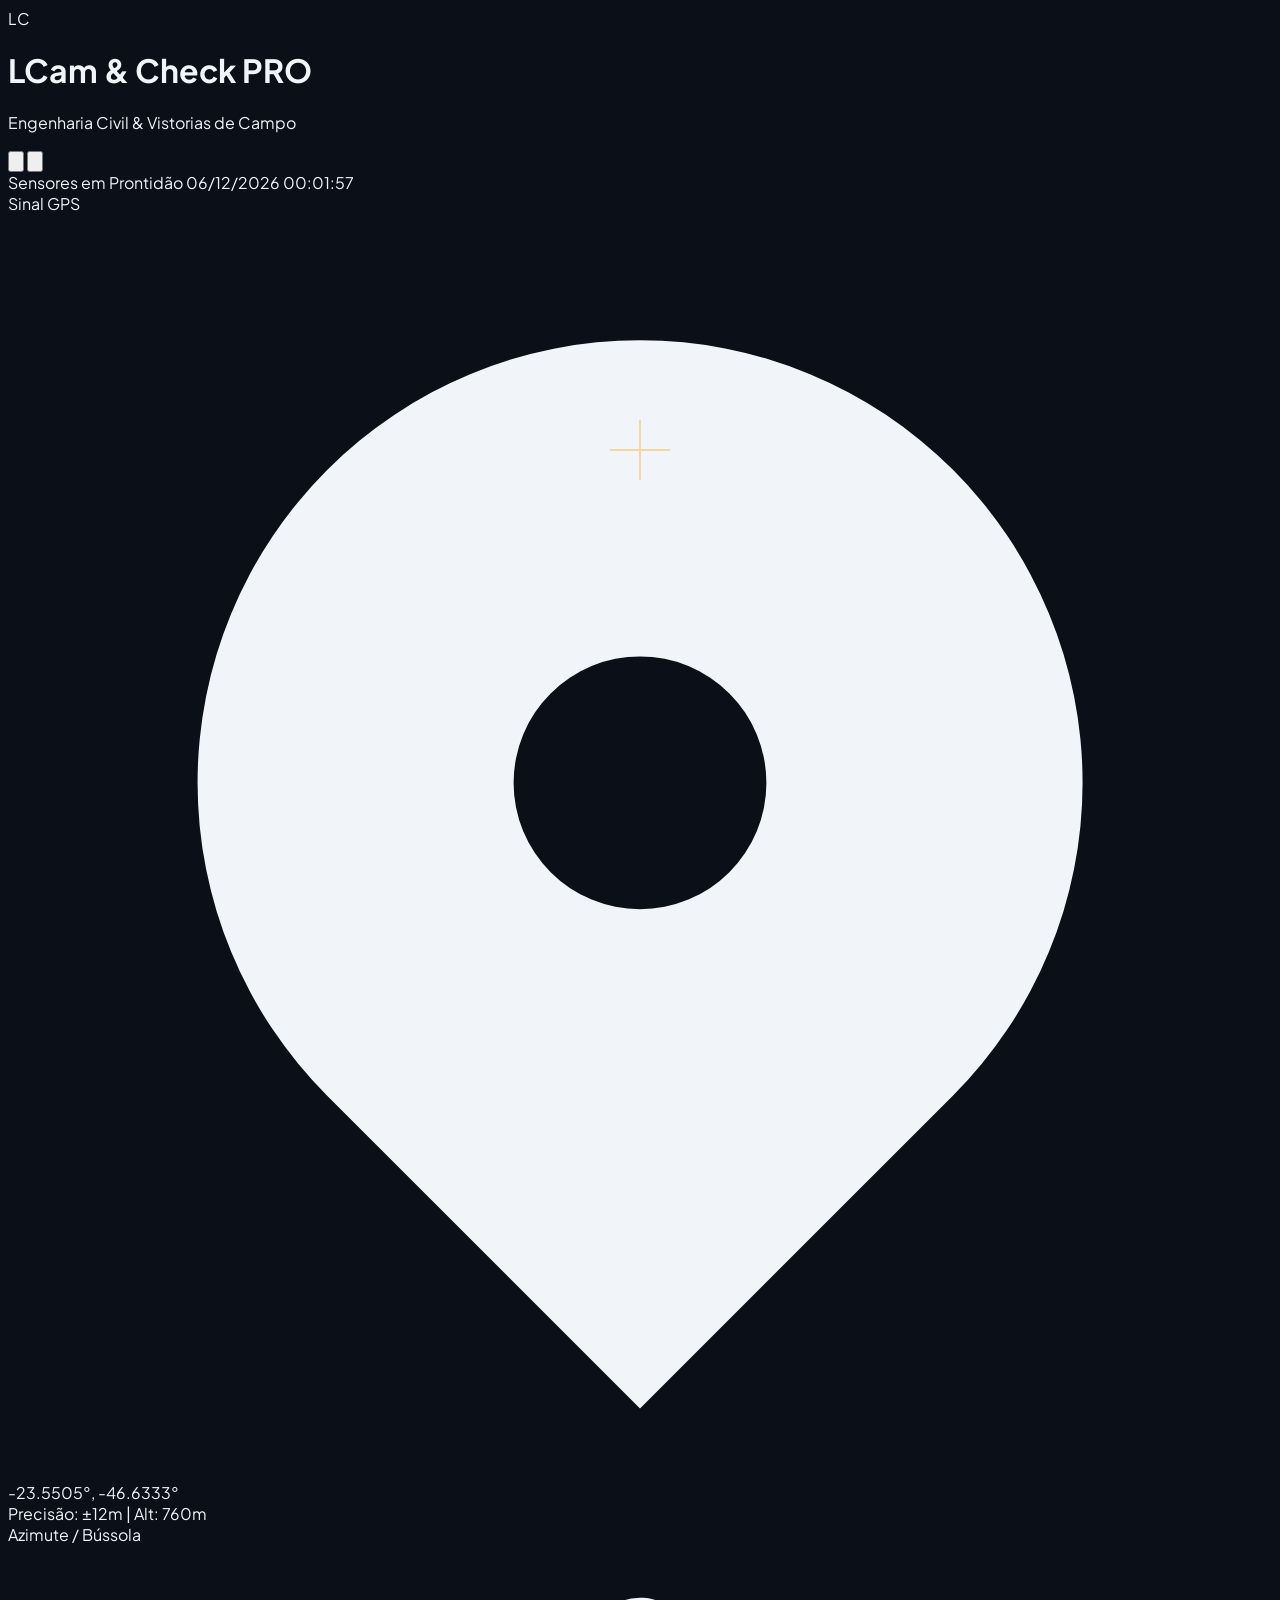
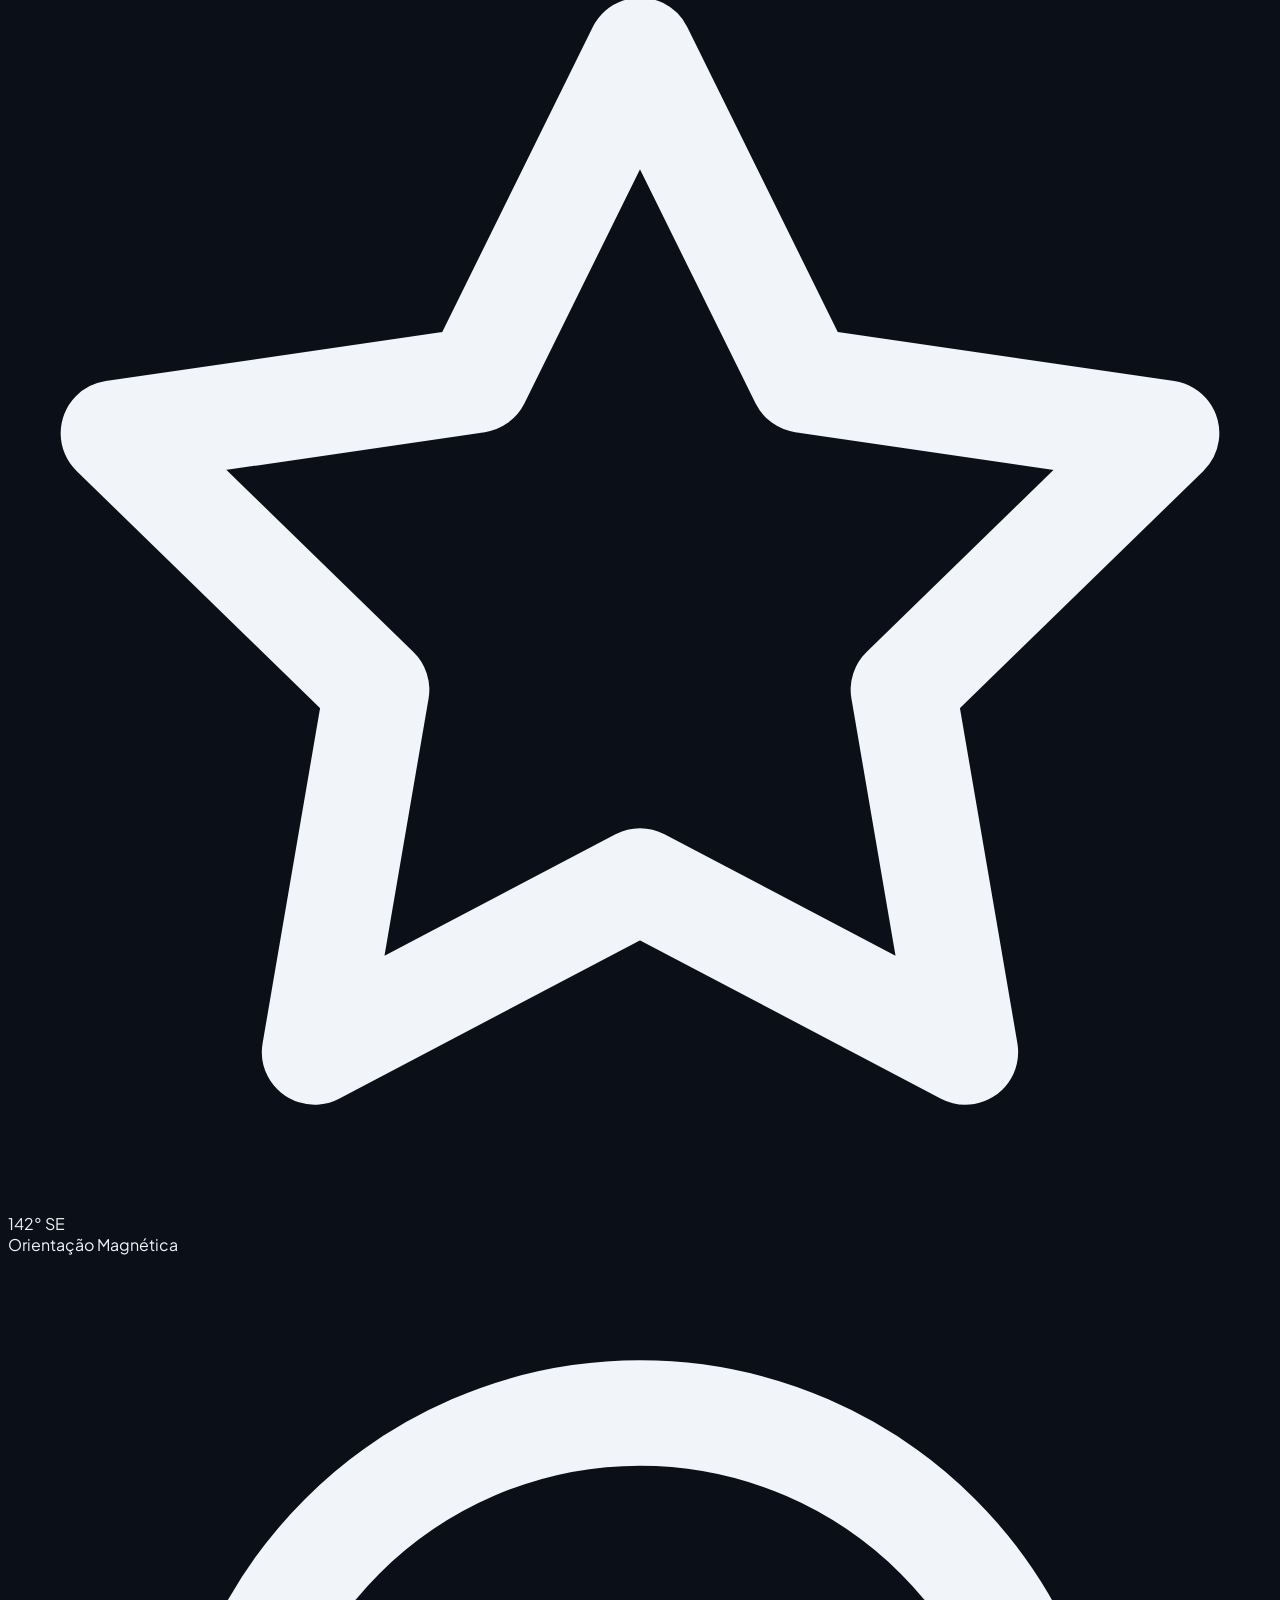
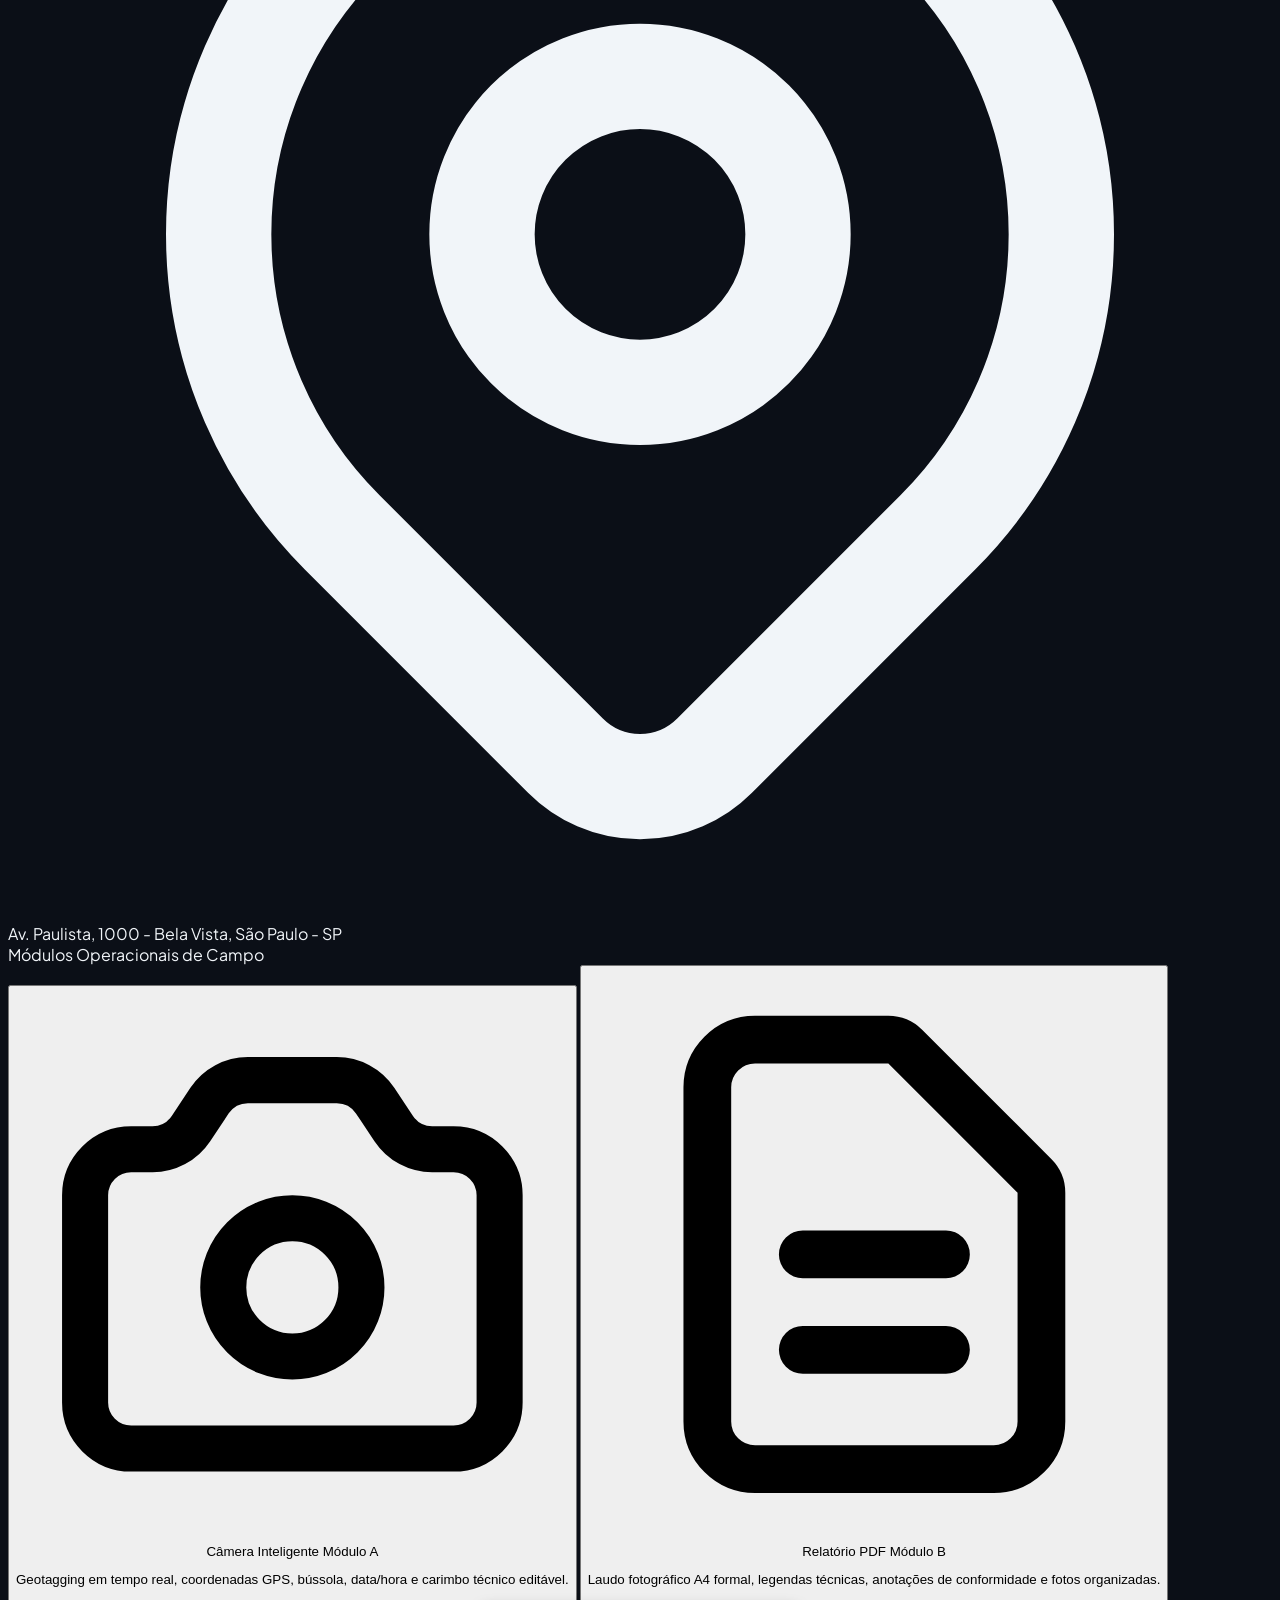
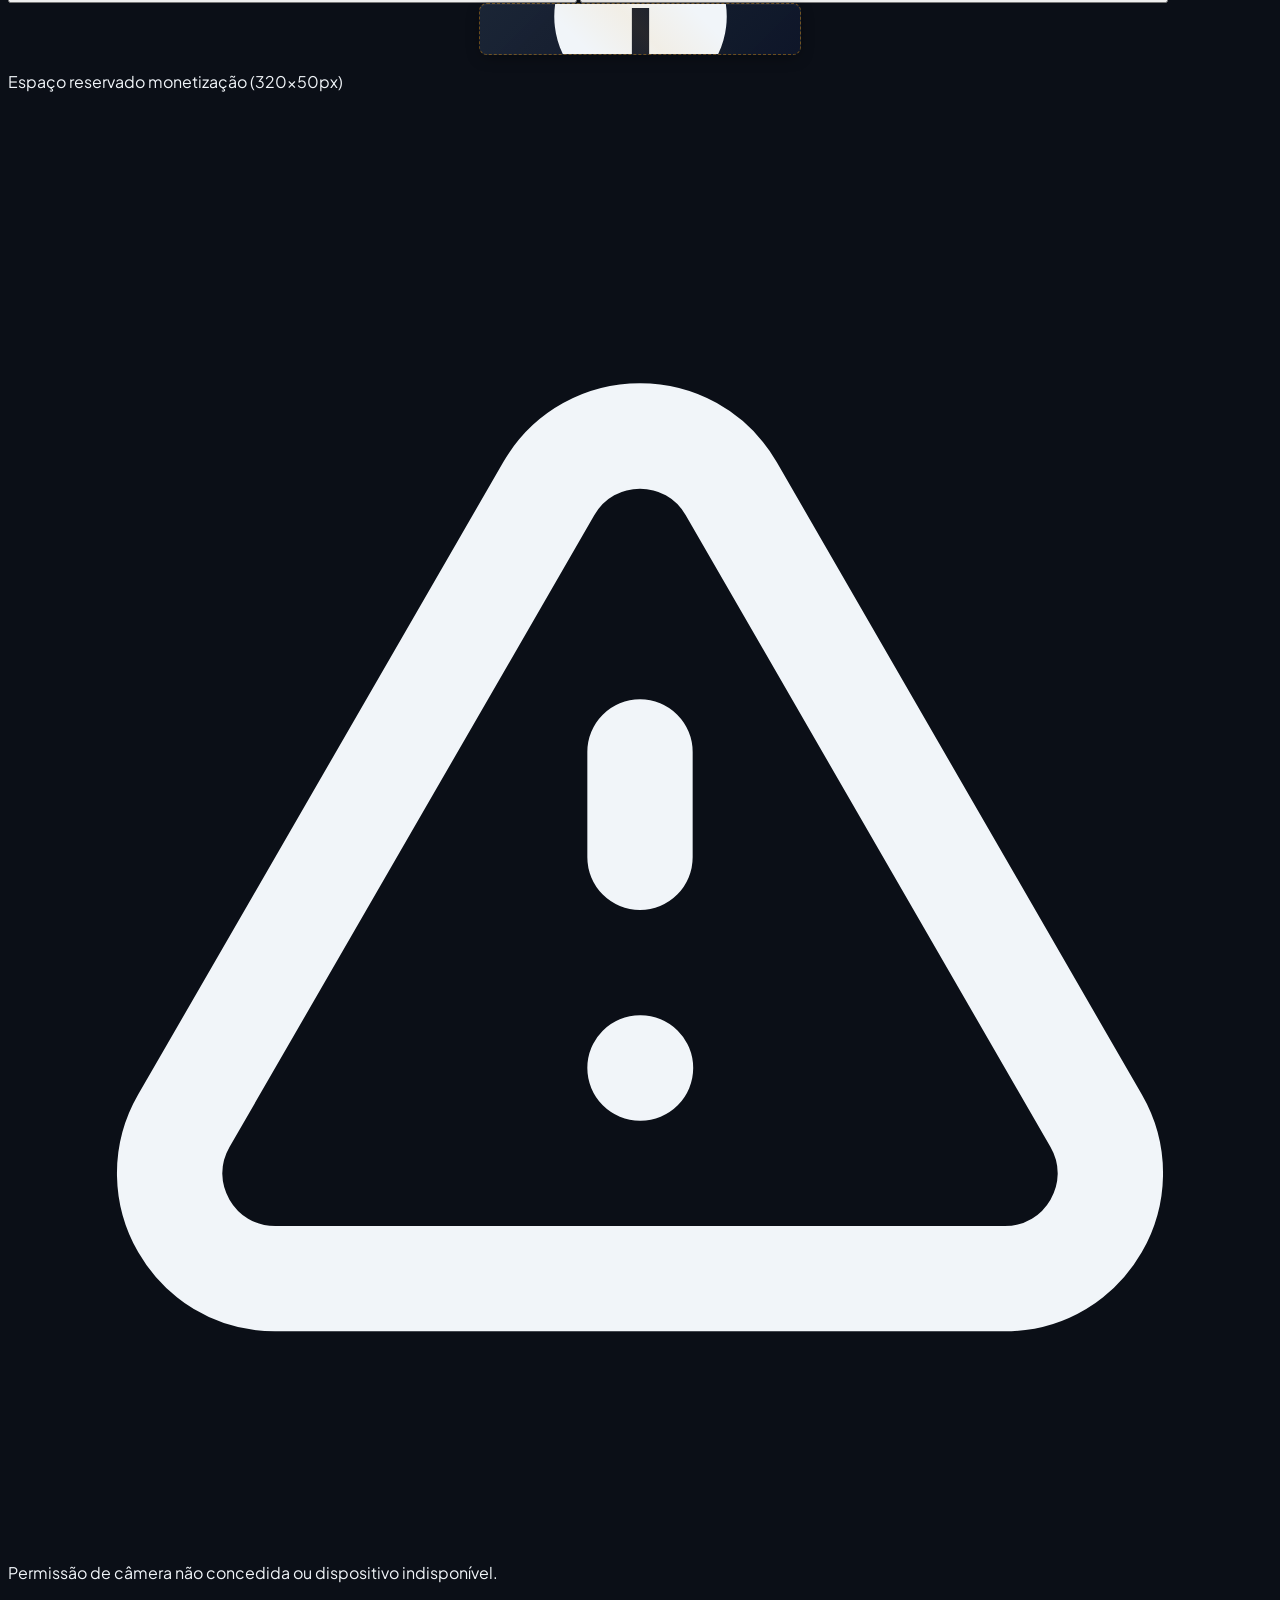
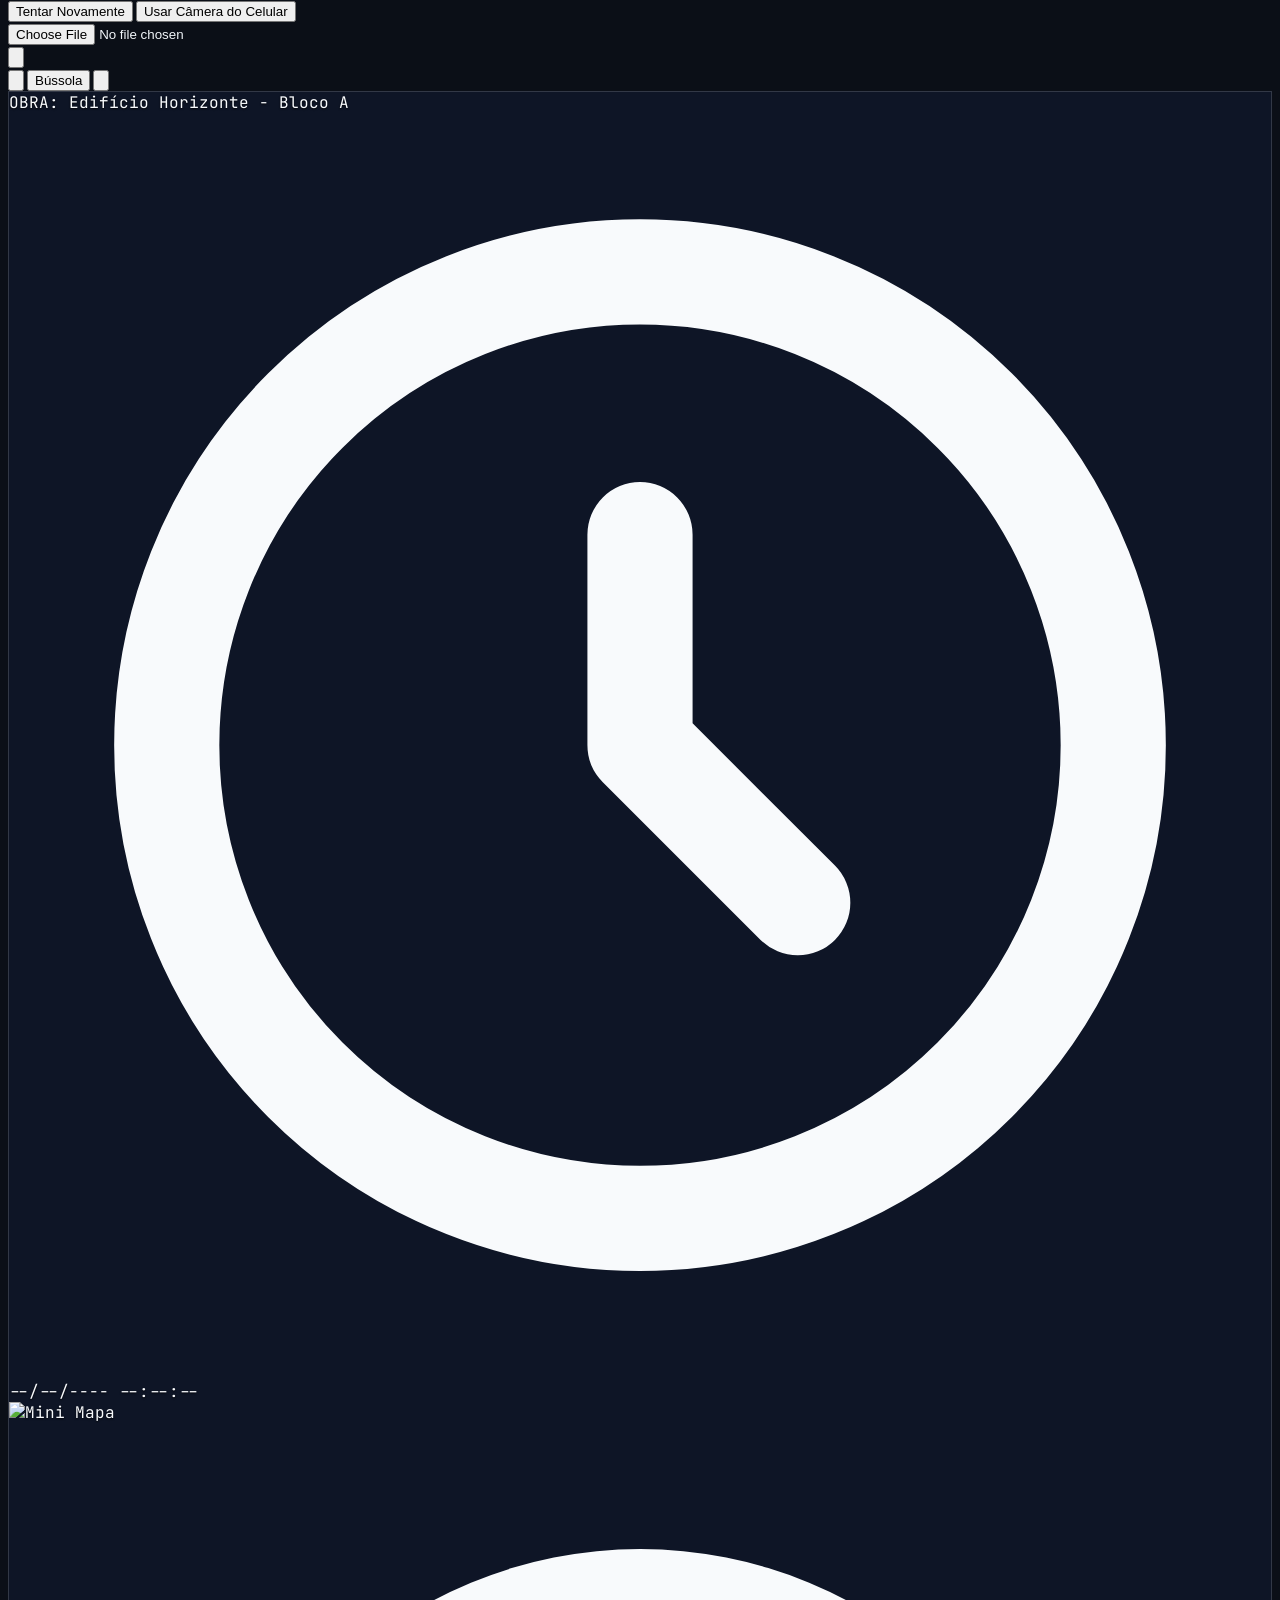
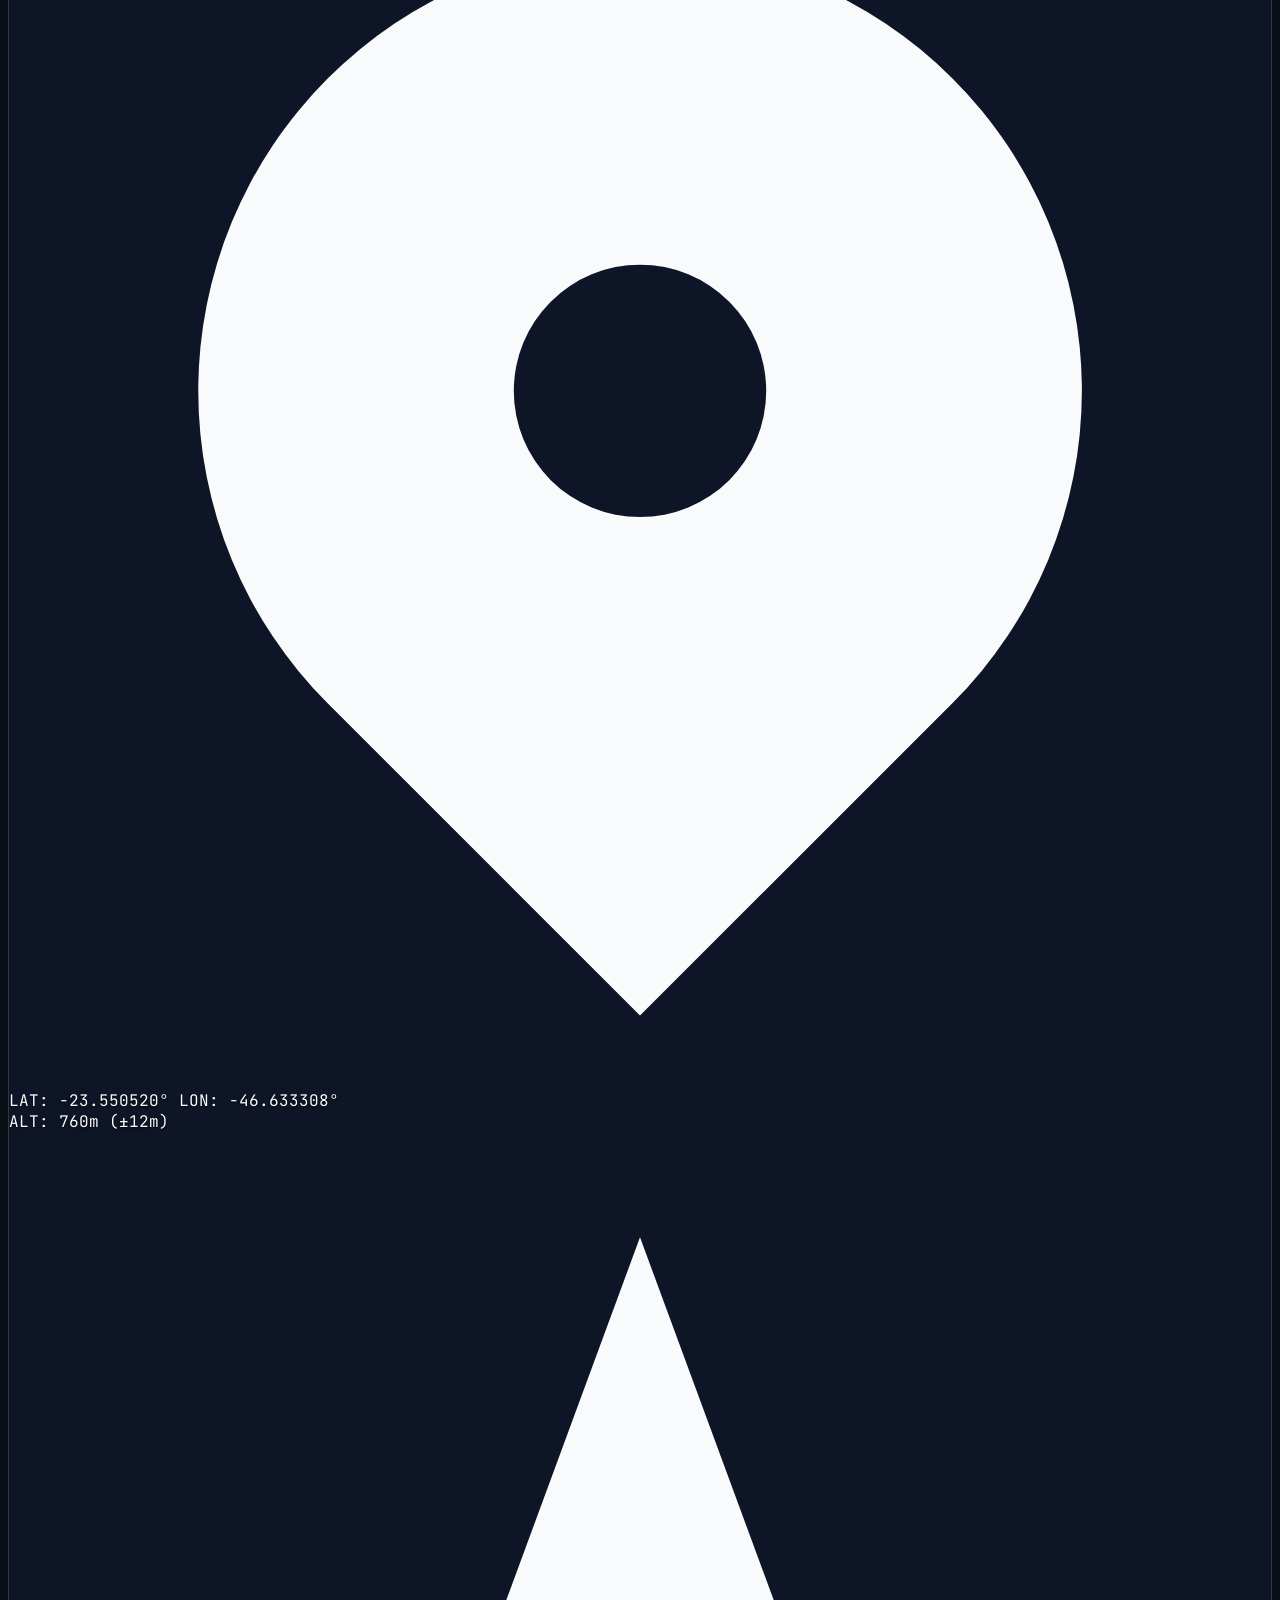
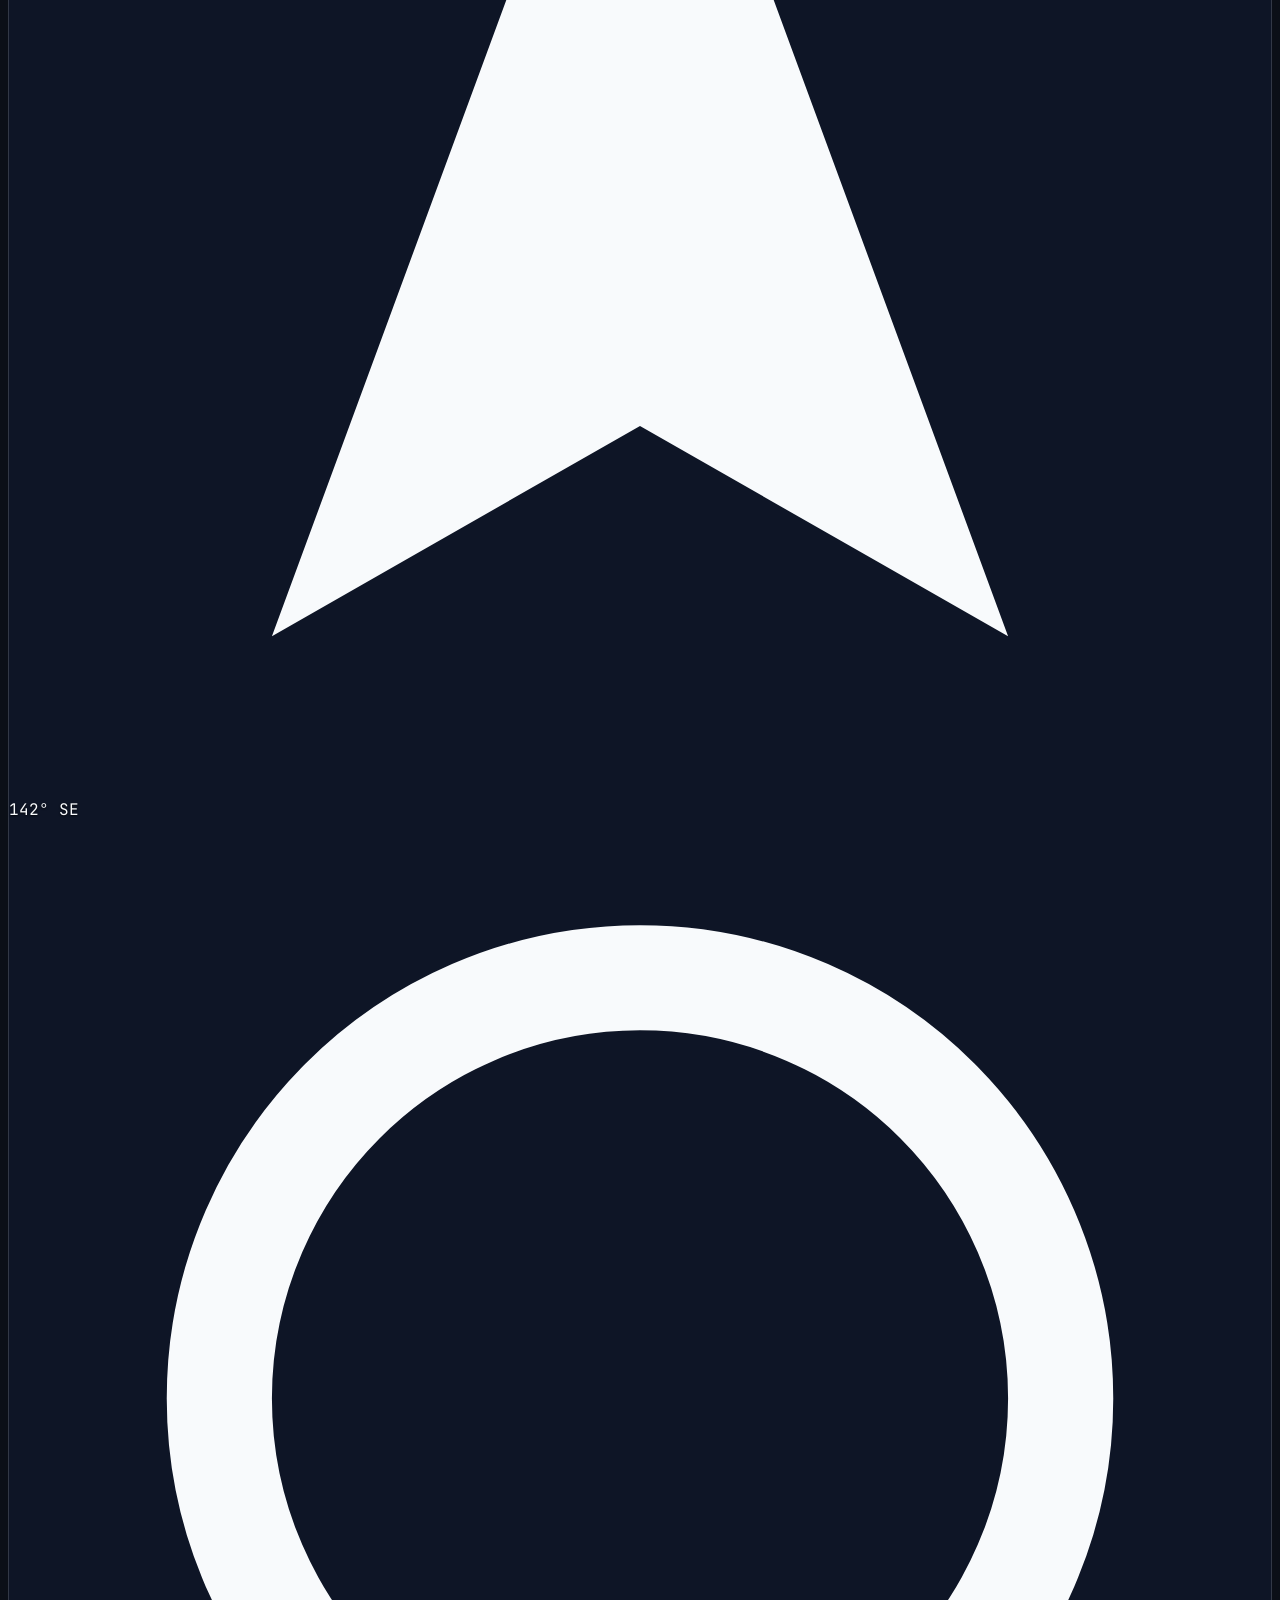
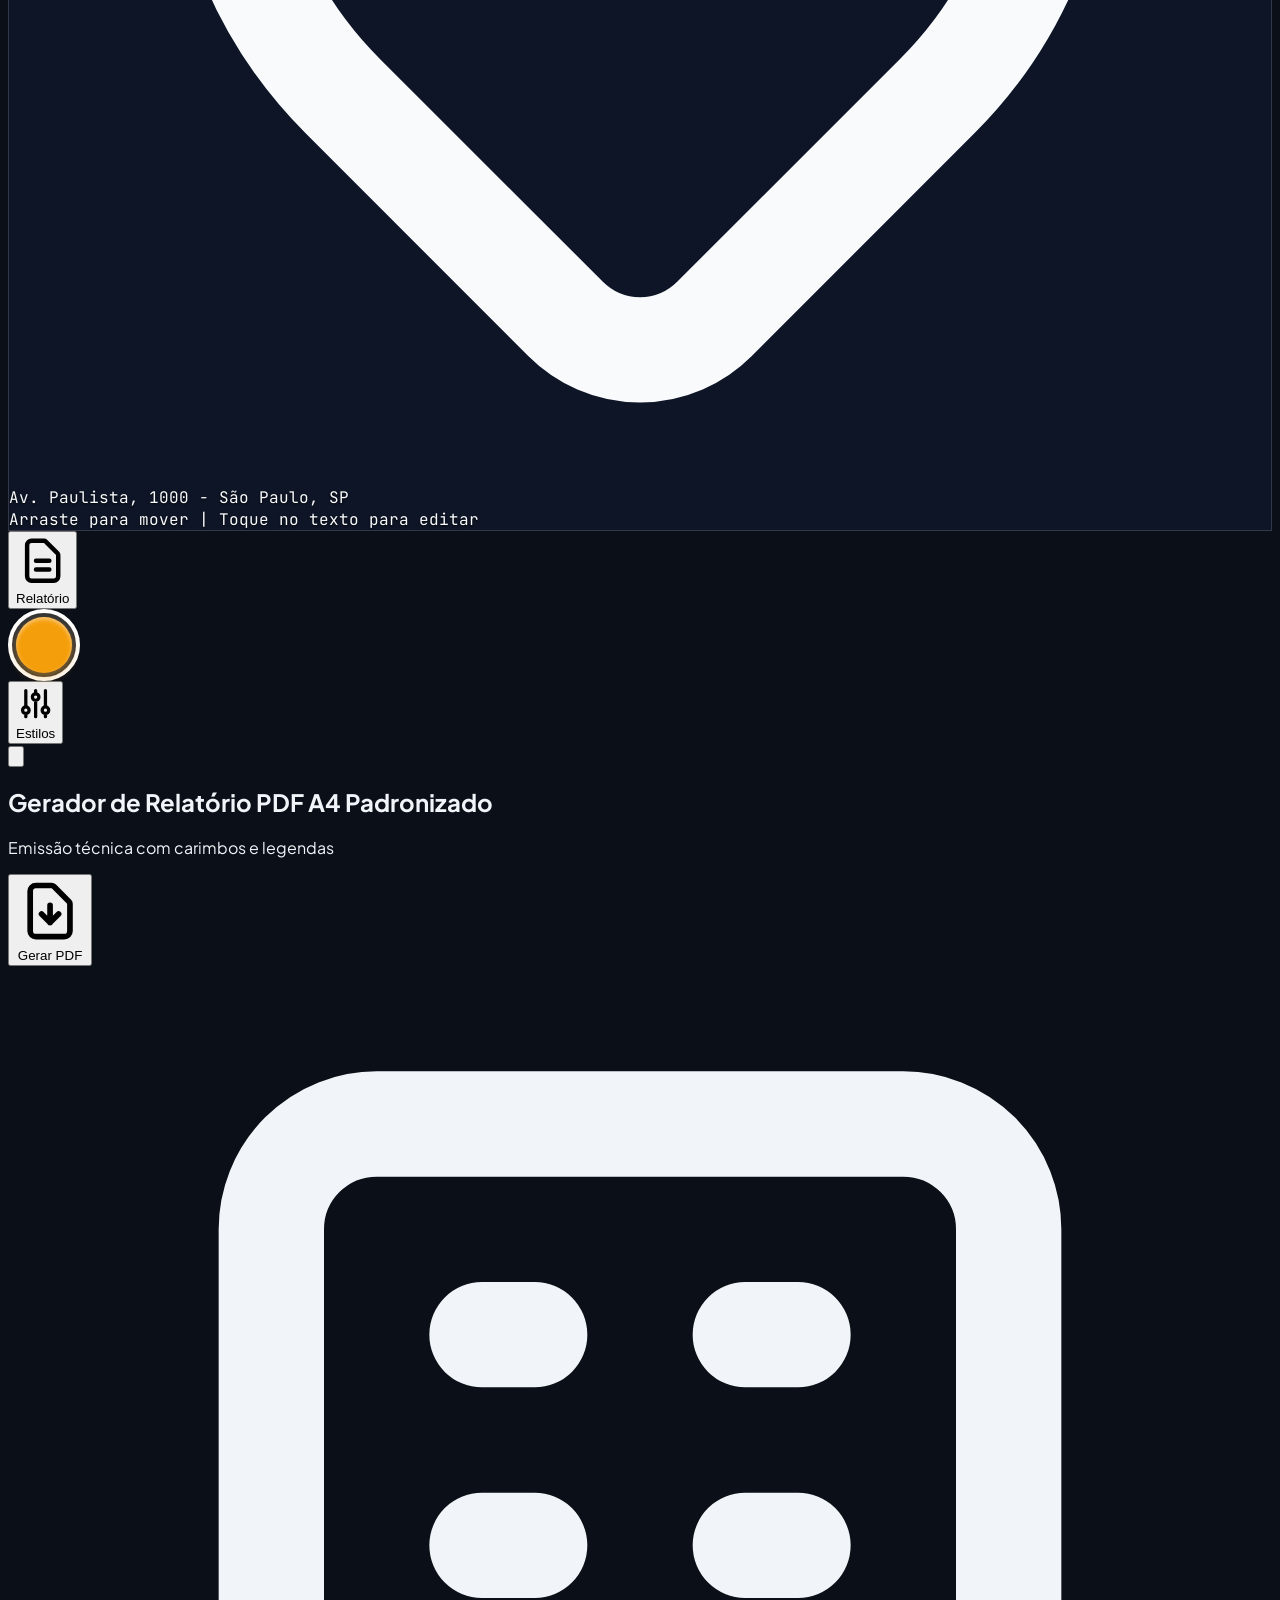
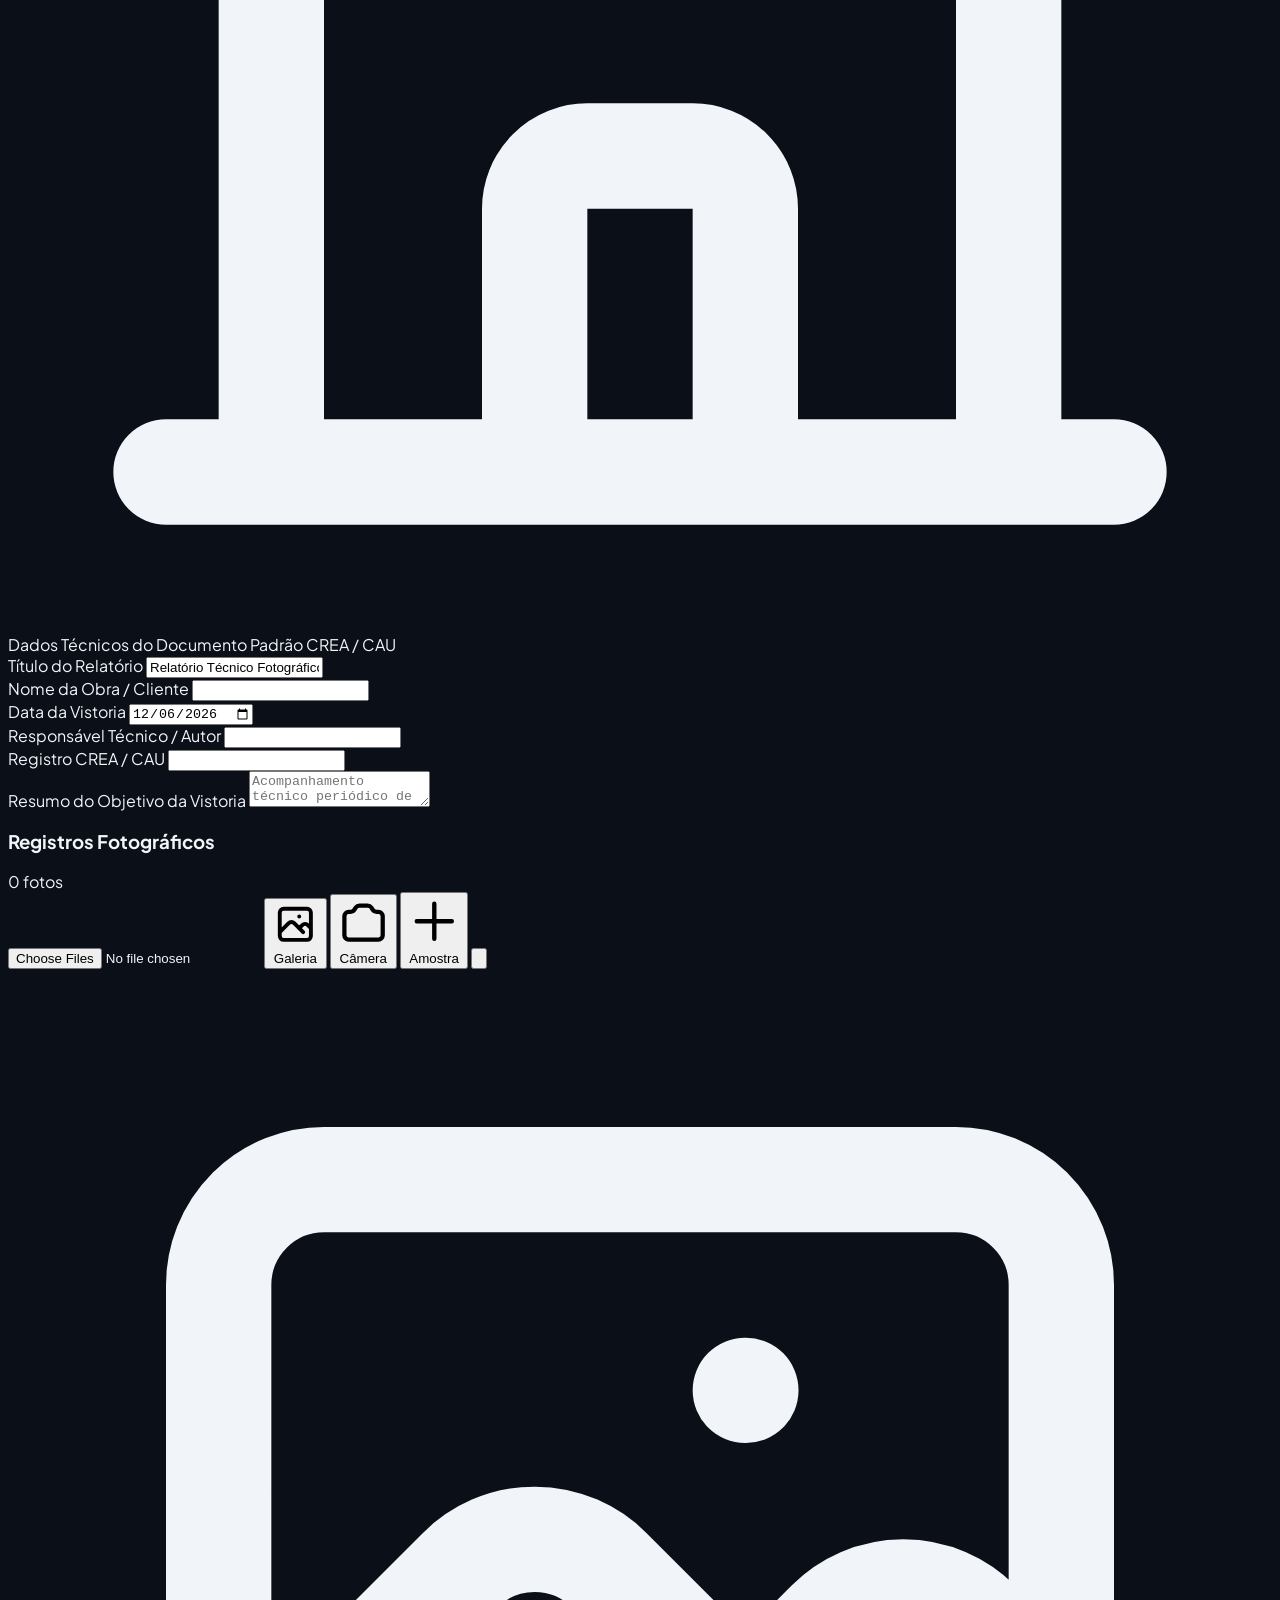
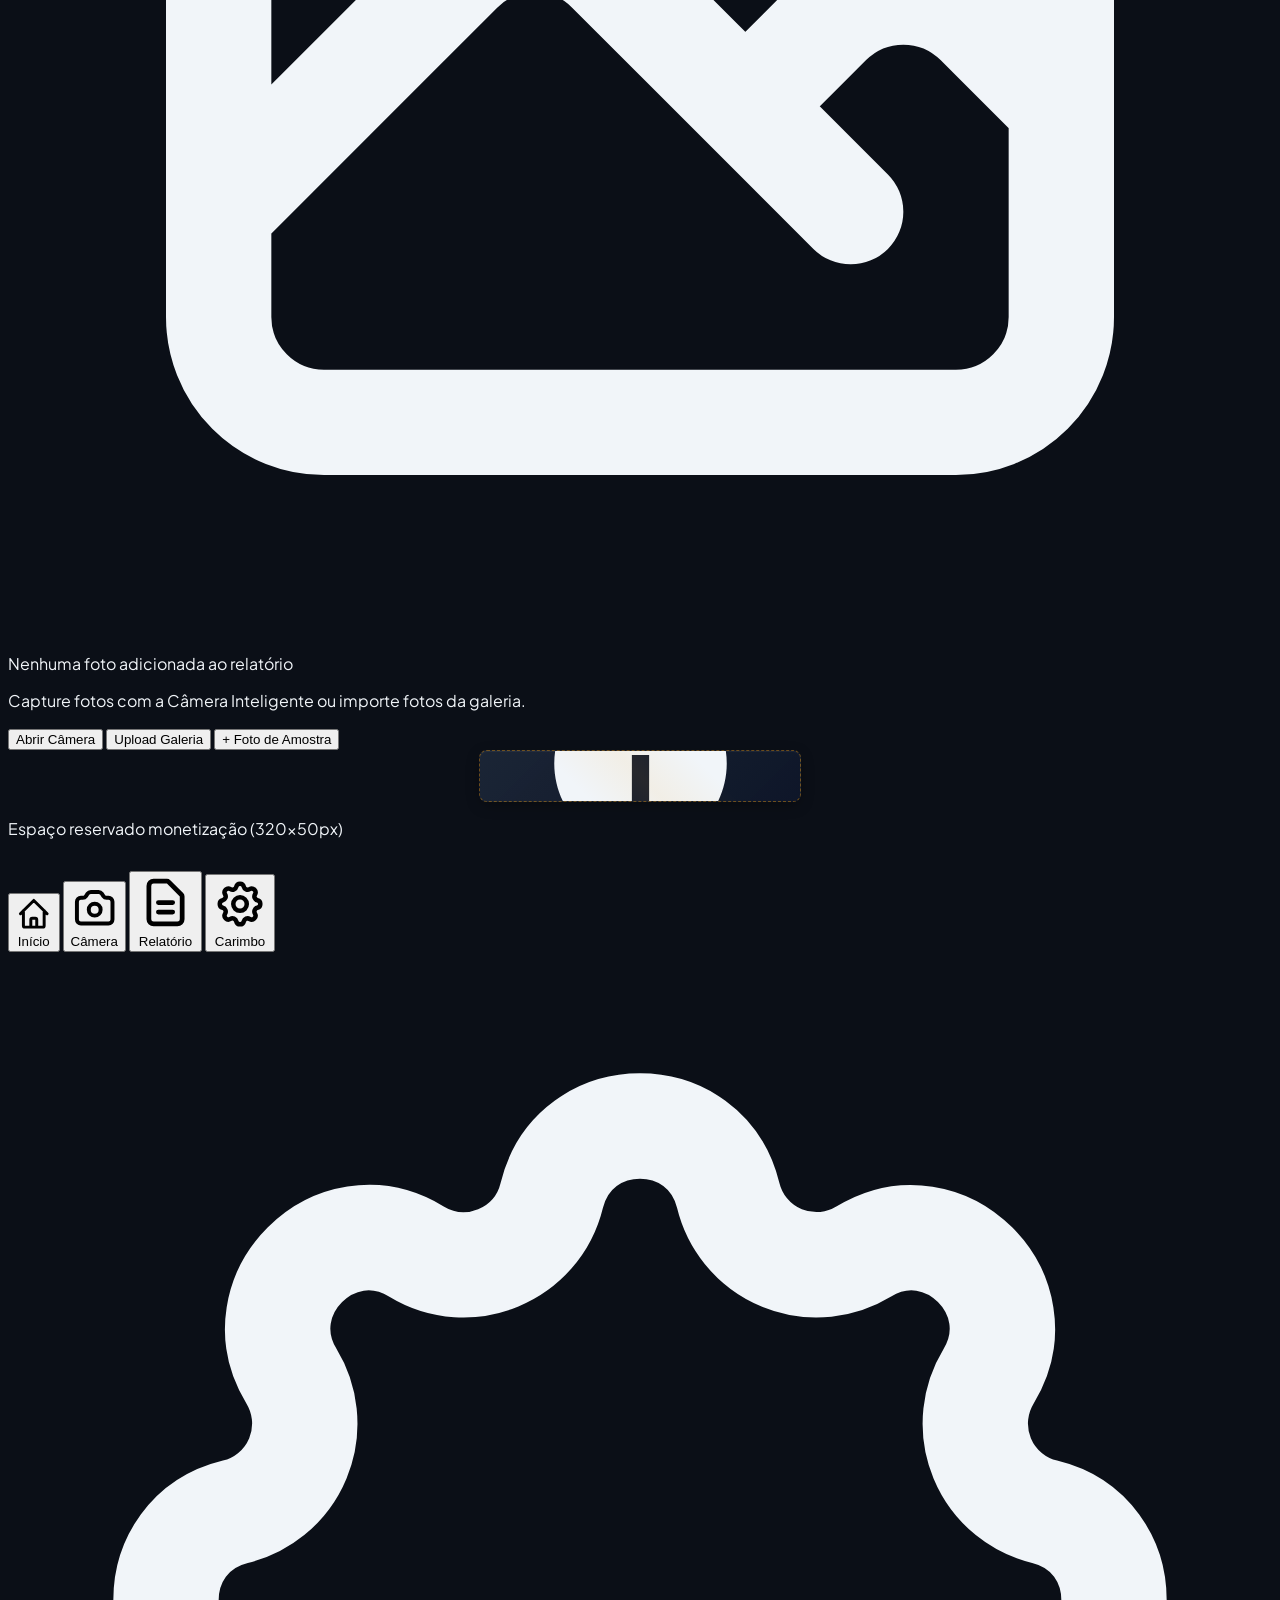
==== commit fa381cb1: "0" ====
--- a/android-app/app/src/main/assets/www/index.html
+++ b/android-app/app/src/main/assets/www/index.html
@@ -796,6 +796,19 @@
         }
       }
     });
+
+    // Registrar o Service Worker para PWA
+    if ('serviceWorker' in navigator) {
+      window.addEventListener('load', () => {
+        navigator.serviceWorker.register('./sw.js')
+          .then(registration => {
+            console.log('ServiceWorker registrado com sucesso:', registration.scope);
+          })
+          .catch(error => {
+            console.log('Falha ao registrar o ServiceWorker:', error);
+          });
+      });
+    }
   </script>
 </body>
 </html>
